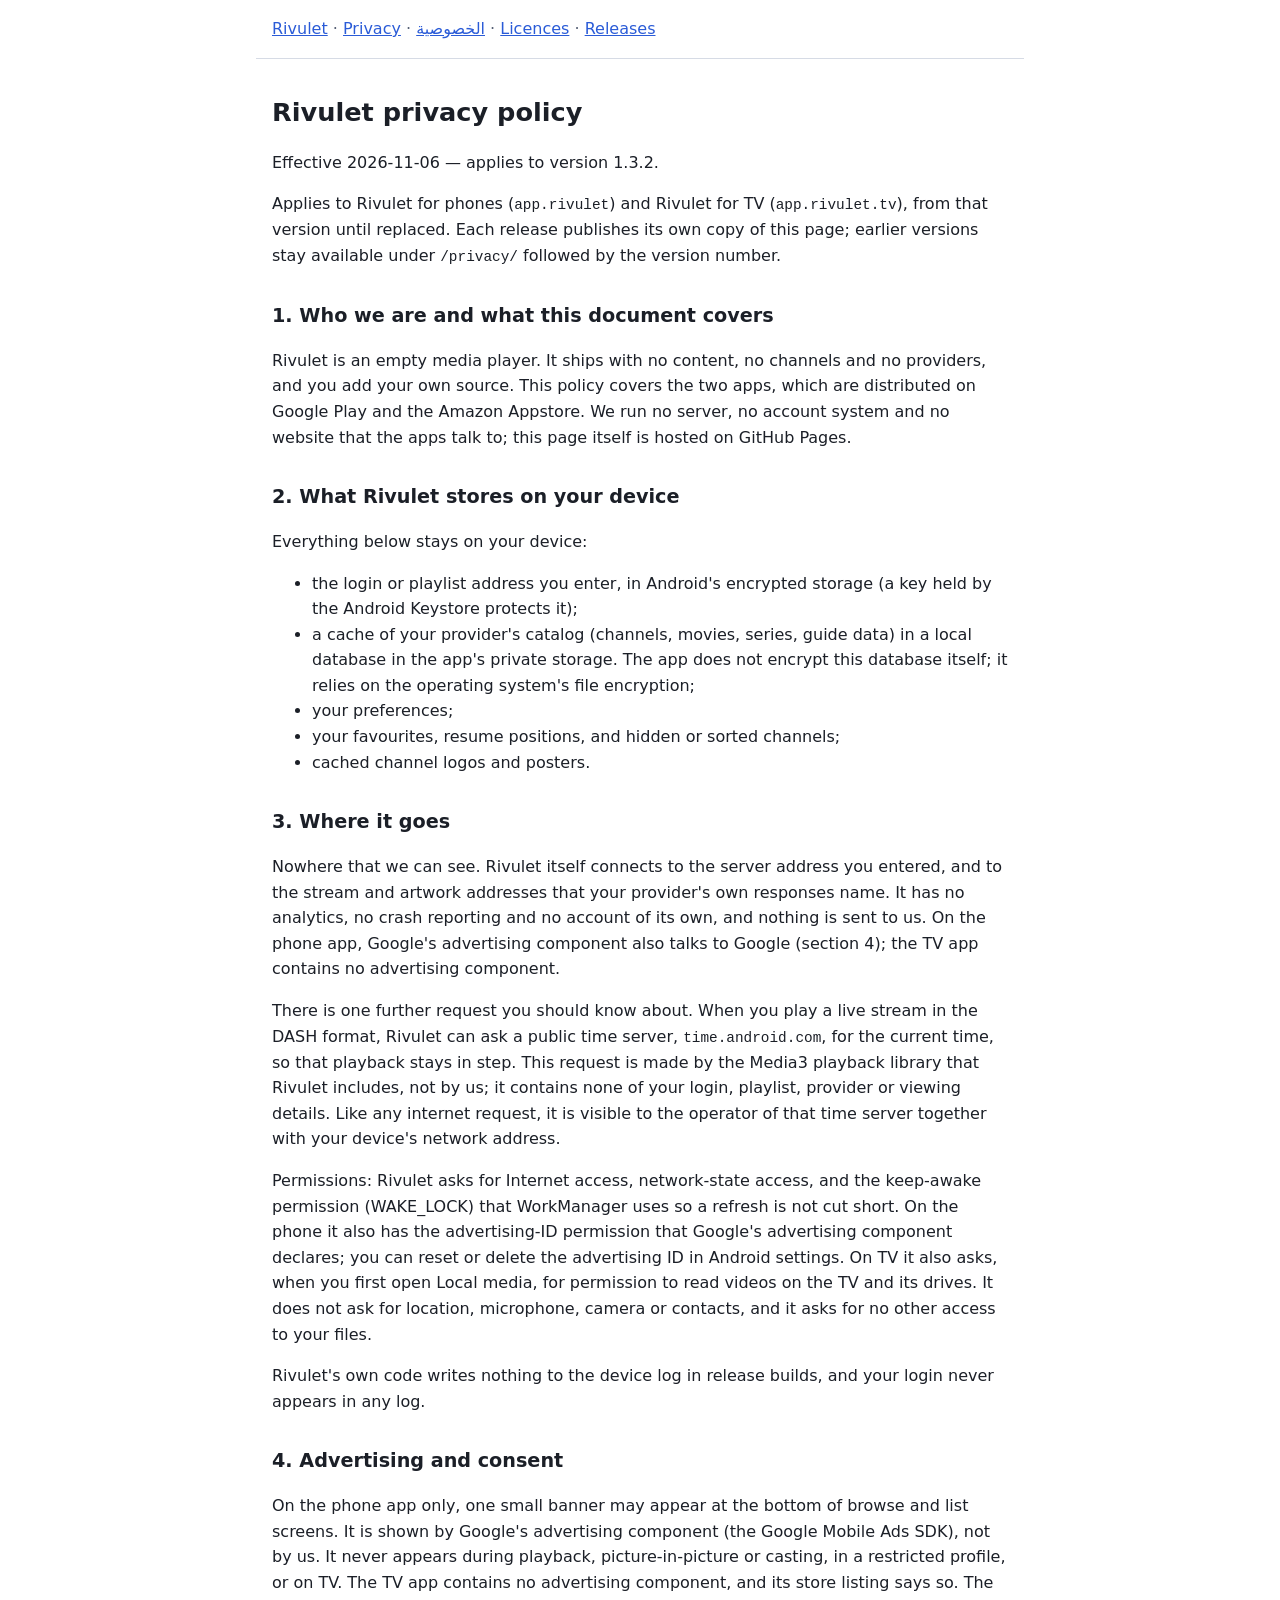
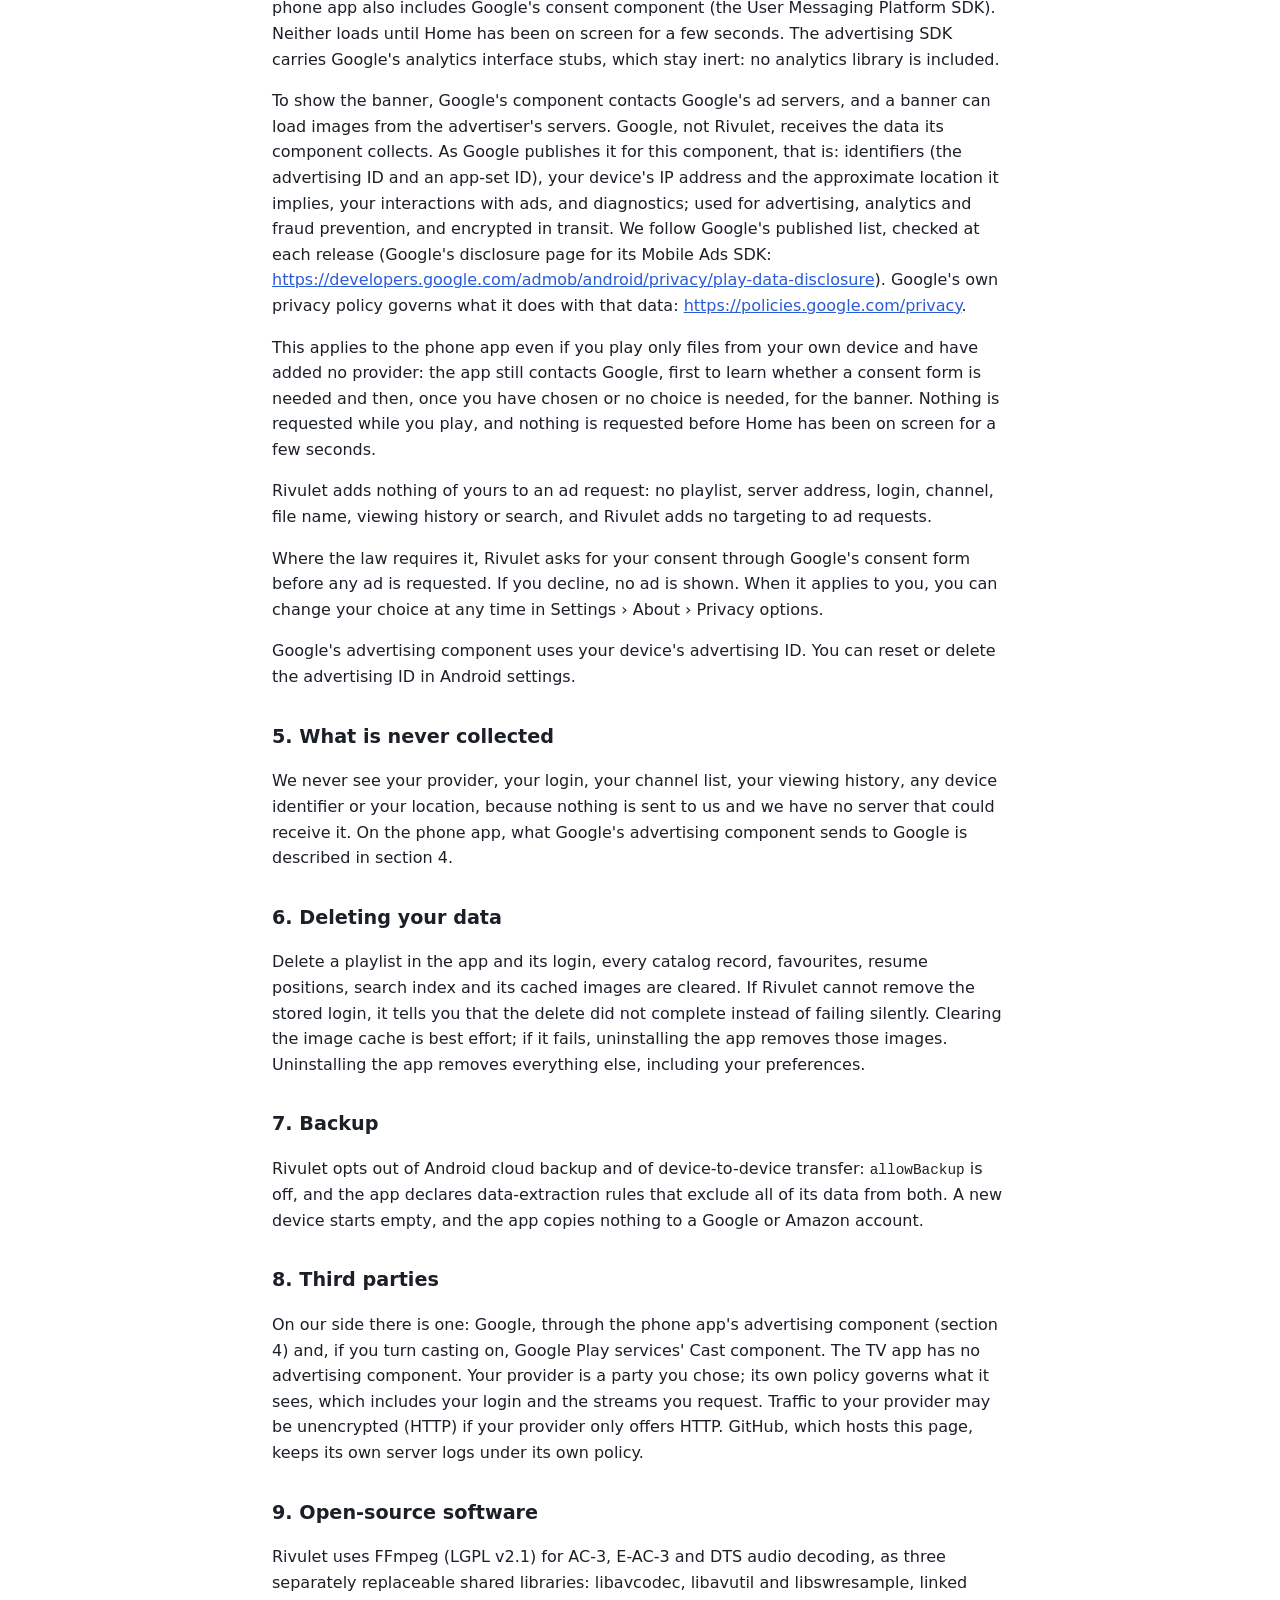
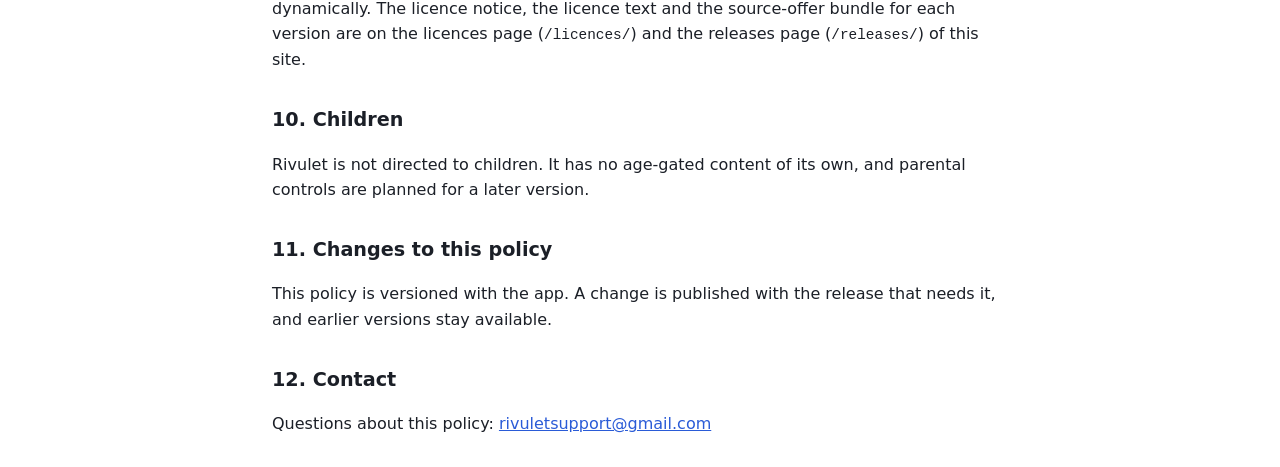
==== privacy/index.html @ f4c1d525 "Privacy policy pages (en, ar) filled for Rivulet v1.3.2, effective 2026-11-06" ====
<!doctype html>
<html lang="en" dir="ltr">
<head>
<meta charset="utf-8">
<meta name="viewport" content="width=device-width, initial-scale=1">
<title>Rivulet privacy policy</title>
<link rel="stylesheet" href="../style.css">
</head>
<body>
<header><a href="../">Rivulet</a> · <a href="../privacy/">Privacy</a> · <a href="../privacy/ar/">الخصوصية</a> · <a href="../licences/">Licences</a> · <a href="../releases/">Releases</a></header>
<main>
<h1 id="rivulet-privacy-policy">Rivulet privacy policy</h1>
<p>Effective 2026-11-06 — applies to version 1.3.2.</p>
<p>Applies to Rivulet for phones (<code>app.rivulet</code>) and Rivulet
for TV (<code>app.rivulet.tv</code>), from that version until replaced.
Each release publishes its own copy of this page; earlier versions stay
available under <code>/privacy/</code> followed by the version
number.</p>
<h2 id="1-who-we-are-and-what-this-document-covers">1. Who we are and
what this document covers</h2>

<p>Rivulet is an empty media player. It ships with no content, no
channels and no providers, and you add your own source. This policy
covers the two apps, which are distributed on Google Play and the Amazon
Appstore. We run no server, no account system and no website that the
apps talk to; this page itself is hosted on GitHub Pages.</p>
<h2 id="2-what-rivulet-stores-on-your-device">2. What Rivulet stores on
your device</h2>

<p>Everything below stays on your device:</p>
<ul>
<li>the login or playlist address you enter, in Android's encrypted
storage (a key held by the Android Keystore protects it);</li>
<li>a cache of your provider's catalog (channels, movies, series, guide
data) in a local database in the app's private storage. The app does not
encrypt this database itself; it relies on the operating system's file
encryption;</li>
<li>your preferences;</li>
<li>your favourites, resume positions, and hidden or sorted
channels;</li>
<li>cached channel logos and posters.</li>
</ul>
<h2 id="3-where-it-goes">3. Where it goes</h2>

<p>Nowhere that we can see. Rivulet itself connects to the server
address you entered, and to the stream and artwork addresses that your
provider's own responses name. It has no analytics, no crash reporting
and no account of its own, and nothing is sent to us. On the phone app,
Google's advertising component also talks to Google (section 4); the TV
app contains no advertising component.</p>

<p>There is one further request you should know about. When you play a
live stream in the DASH format, Rivulet can ask a public time server,
<code>time.android.com</code>, for the current time, so that playback
stays in step. This request is made by the Media3 playback library that
Rivulet includes, not by us; it contains none of your login, playlist,
provider or viewing details. Like any internet request, it is visible to
the operator of that time server together with your device's network
address.</p>

<p>Permissions: Rivulet asks for Internet access, network-state access,
and the keep-awake permission (WAKE_LOCK) that WorkManager uses so a
refresh is not cut short. On the phone it also has the advertising-ID
permission that Google's advertising component declares; you can reset
or delete the advertising ID in Android settings. On TV it also asks,
when you first open Local media, for permission to read videos on the TV
and its drives. It does not ask for location, microphone, camera or
contacts, and it asks for no other access to your files.</p>

<p>Rivulet's own code writes nothing to the device log in release
builds, and your login never appears in any log.</p>
<h2 id="4-advertising-and-consent">4. Advertising and consent</h2>

<p>On the phone app only, one small banner may appear at the bottom of
browse and list screens. It is shown by Google's advertising component
(the Google Mobile Ads SDK), not by us. It never appears during
playback, picture-in-picture or casting, in a restricted profile, or on
TV. The TV app contains no advertising component, and its store listing
says so. The phone app also includes Google's consent component (the
User Messaging Platform SDK). Neither loads until Home has been on
screen for a few seconds. The advertising SDK carries Google's analytics
interface stubs, which stay inert: no analytics library is included.</p>

<p>To show the banner, Google's component contacts Google's ad servers,
and a banner can load images from the advertiser's servers. Google, not
Rivulet, receives the data its component collects. As Google publishes
it for this component, that is: identifiers (the advertising ID and an
app-set ID), your device's IP address and the approximate location it
implies, your interactions with ads, and diagnostics; used for
advertising, analytics and fraud prevention, and encrypted in transit.
We follow Google's published list, checked at each release (Google's
disclosure page for its Mobile Ads SDK: <a
href="https://developers.google.com/admob/android/privacy/play-data-disclosure">https://developers.google.com/admob/android/privacy/play-data-disclosure</a>).
Google's own privacy policy governs what it does with that data: <a
href="https://policies.google.com/privacy">https://policies.google.com/privacy</a>.</p>

<p>This applies to the phone app even if you play only files from your
own device and have added no provider: the app still contacts Google,
first to learn whether a consent form is needed and then, once you have
chosen or no choice is needed, for the banner. Nothing is requested
while you play, and nothing is requested before Home has been on screen
for a few seconds.</p>

<p>Rivulet adds nothing of yours to an ad request: no playlist, server
address, login, channel, file name, viewing history or search, and
Rivulet adds no targeting to ad requests.</p>

<p>Where the law requires it, Rivulet asks for your consent through
Google's consent form before any ad is requested. If you decline, no ad
is shown. When it applies to you, you can change your choice at any time
in Settings › About › Privacy options.</p>

<p>Google's advertising component uses your device's advertising ID. You
can reset or delete the advertising ID in Android settings.</p>
<h2 id="5-what-is-never-collected">5. What is never collected</h2>

<p>We never see your provider, your login, your channel list, your
viewing history, any device identifier or your location, because nothing
is sent to us and we have no server that could receive it. On the phone
app, what Google's advertising component sends to Google is described in
section 4.</p>
<h2 id="6-deleting-your-data">6. Deleting your data</h2>

<p>Delete a playlist in the app and its login, every catalog record,
favourites, resume positions, search index and its cached images are
cleared. If Rivulet cannot remove the stored login, it tells you that
the delete did not complete instead of failing silently. Clearing the
image cache is best effort; if it fails, uninstalling the app removes
those images. Uninstalling the app removes everything else, including
your preferences.</p>
<h2 id="7-backup">7. Backup</h2>

<p>Rivulet opts out of Android cloud backup and of device-to-device
transfer: <code>allowBackup</code> is off, and the app declares
data-extraction rules that exclude all of its data from both. A new
device starts empty, and the app copies nothing to a Google or Amazon
account.</p>
<h2 id="8-third-parties">8. Third parties</h2>

<p>On our side there is one: Google, through the phone app's advertising
component (section 4) and, if you turn casting on, Google Play services'
Cast component. The TV app has no advertising component. Your provider
is a party you chose; its own policy governs what it sees, which
includes your login and the streams you request. Traffic to your
provider may be unencrypted (HTTP) if your provider only offers HTTP.
GitHub, which hosts this page, keeps its own server logs under its own
policy.</p>
<h2 id="9-open-source-software">9. Open-source software</h2>

<p>Rivulet uses FFmpeg (LGPL v2.1) for AC-3, E-AC-3 and DTS audio
decoding, as three separately replaceable shared libraries: libavcodec,
libavutil and libswresample, linked dynamically. The licence notice, the
licence text and the source-offer bundle for each version are on the
licences page (<code>/licences/</code>) and the releases page
(<code>/releases/</code>) of this site.</p>
<h2 id="10-children">10. Children</h2>

<p>Rivulet is not directed to children. It has no age-gated content of
its own, and parental controls are planned for a later version.</p>
<h2 id="11-changes-to-this-policy">11. Changes to this policy</h2>

<p>This policy is versioned with the app. A change is published with the
release that needs it, and earlier versions stay available.</p>
<h2 id="12-contact">12. Contact</h2>

<p>Questions about this policy: <a
href="mailto:rivuletsupport@gmail.com">rivuletsupport@gmail.com</a></p>
</main>
</body>
</html>
---- style.css ----
:root { color-scheme: light dark; --bg: #ffffff; --fg: #1b1f27; --muted: #566074; --link: #2a5bd7; --rule: #d6dbe5; }
@media (prefers-color-scheme: dark) {
  :root { --bg: #11151c; --fg: #e8ecf3; --muted: #a2adc0; --link: #8db1ff; --rule: #2b3342; }
}
body { margin: 0; background: var(--bg); color: var(--fg); font: 1rem/1.6 system-ui, sans-serif; }
header, main { max-width: 46rem; margin: 0 auto; padding: 1rem 16px; }
header { border-bottom: 1px solid var(--rule); color: var(--muted); }
a { color: var(--link); }
h1 { font-size: 1.6rem; } h2 { font-size: 1.2rem; margin-top: 2rem; }
pre, code { font-family: ui-monospace, monospace; font-size: 0.9em; }
pre { white-space: pre-wrap; overflow-wrap: anywhere; background: color-mix(in srgb, var(--fg) 6%, transparent); padding: 0.75rem; }
table { border-collapse: collapse; width: 100%; } td, th { border: 1px solid var(--rule); padding: 0.4rem; text-align: start; vertical-align: top; overflow-wrap: anywhere; }
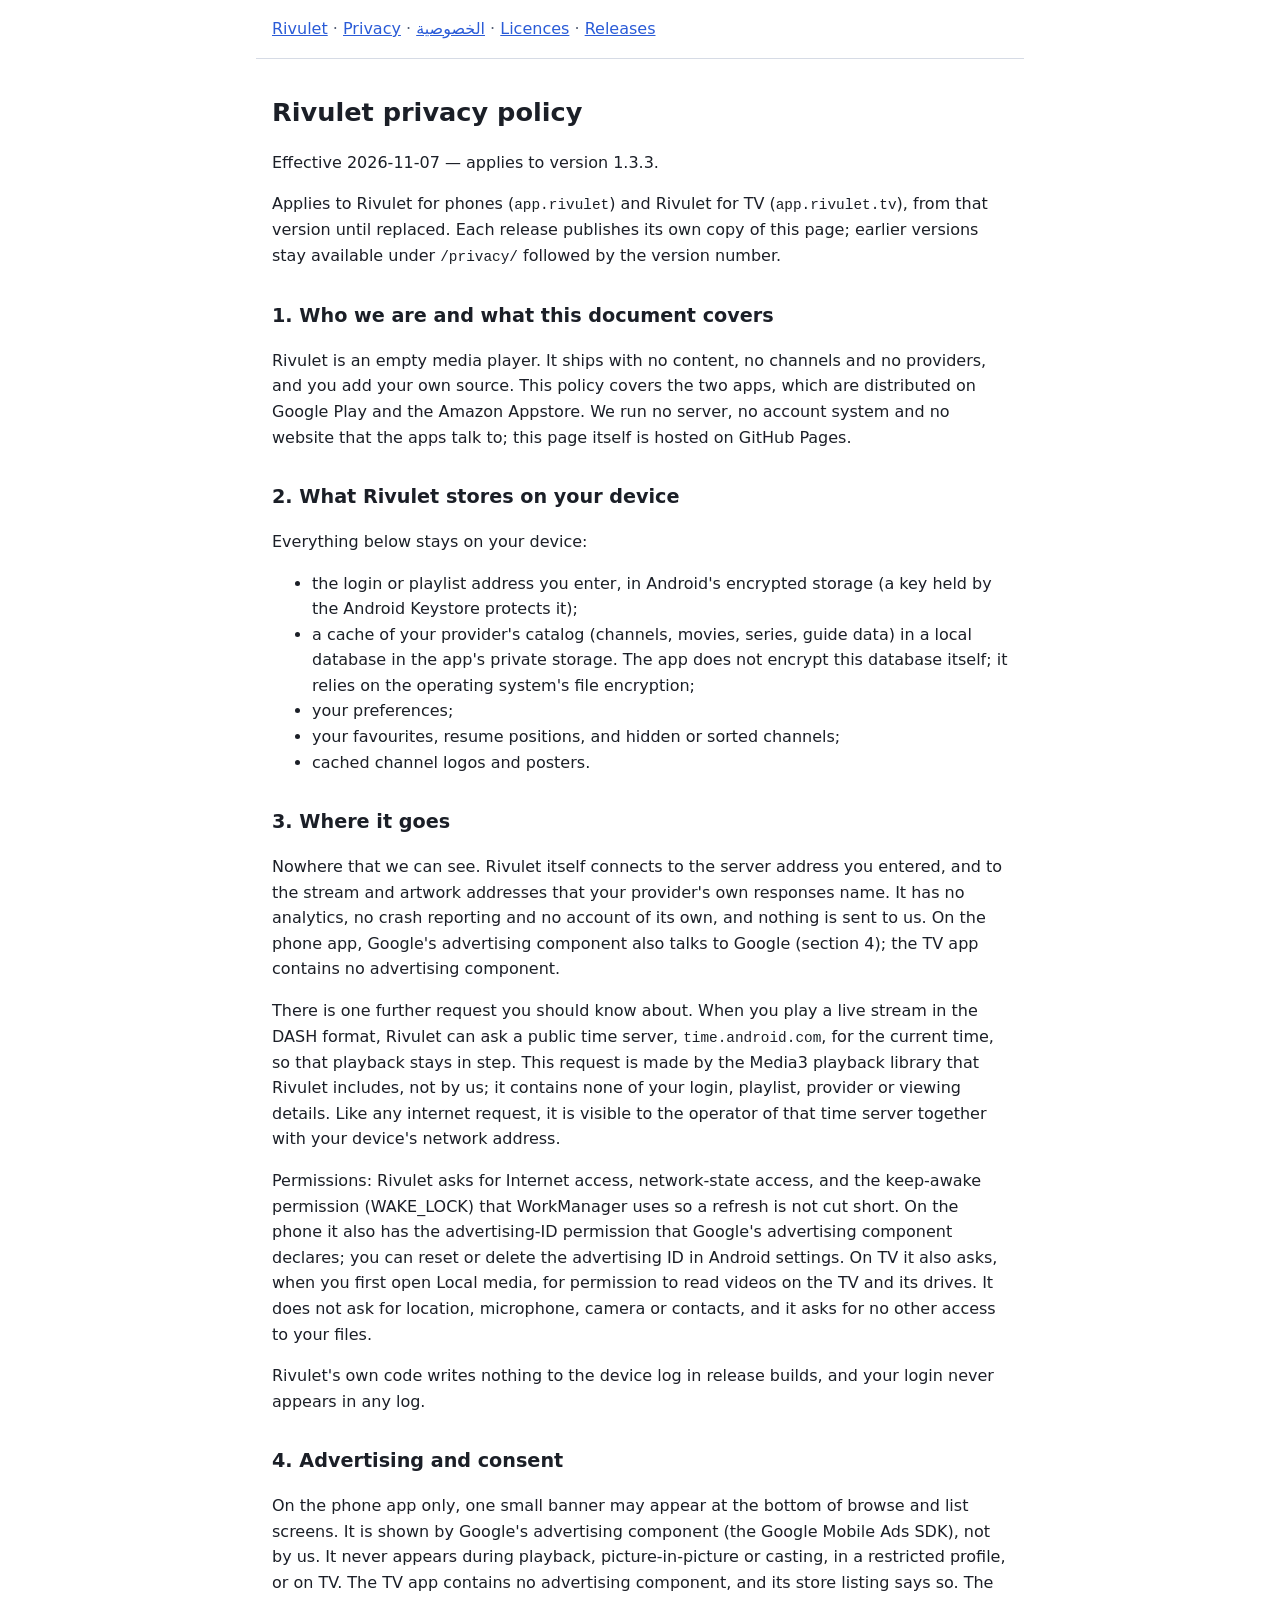
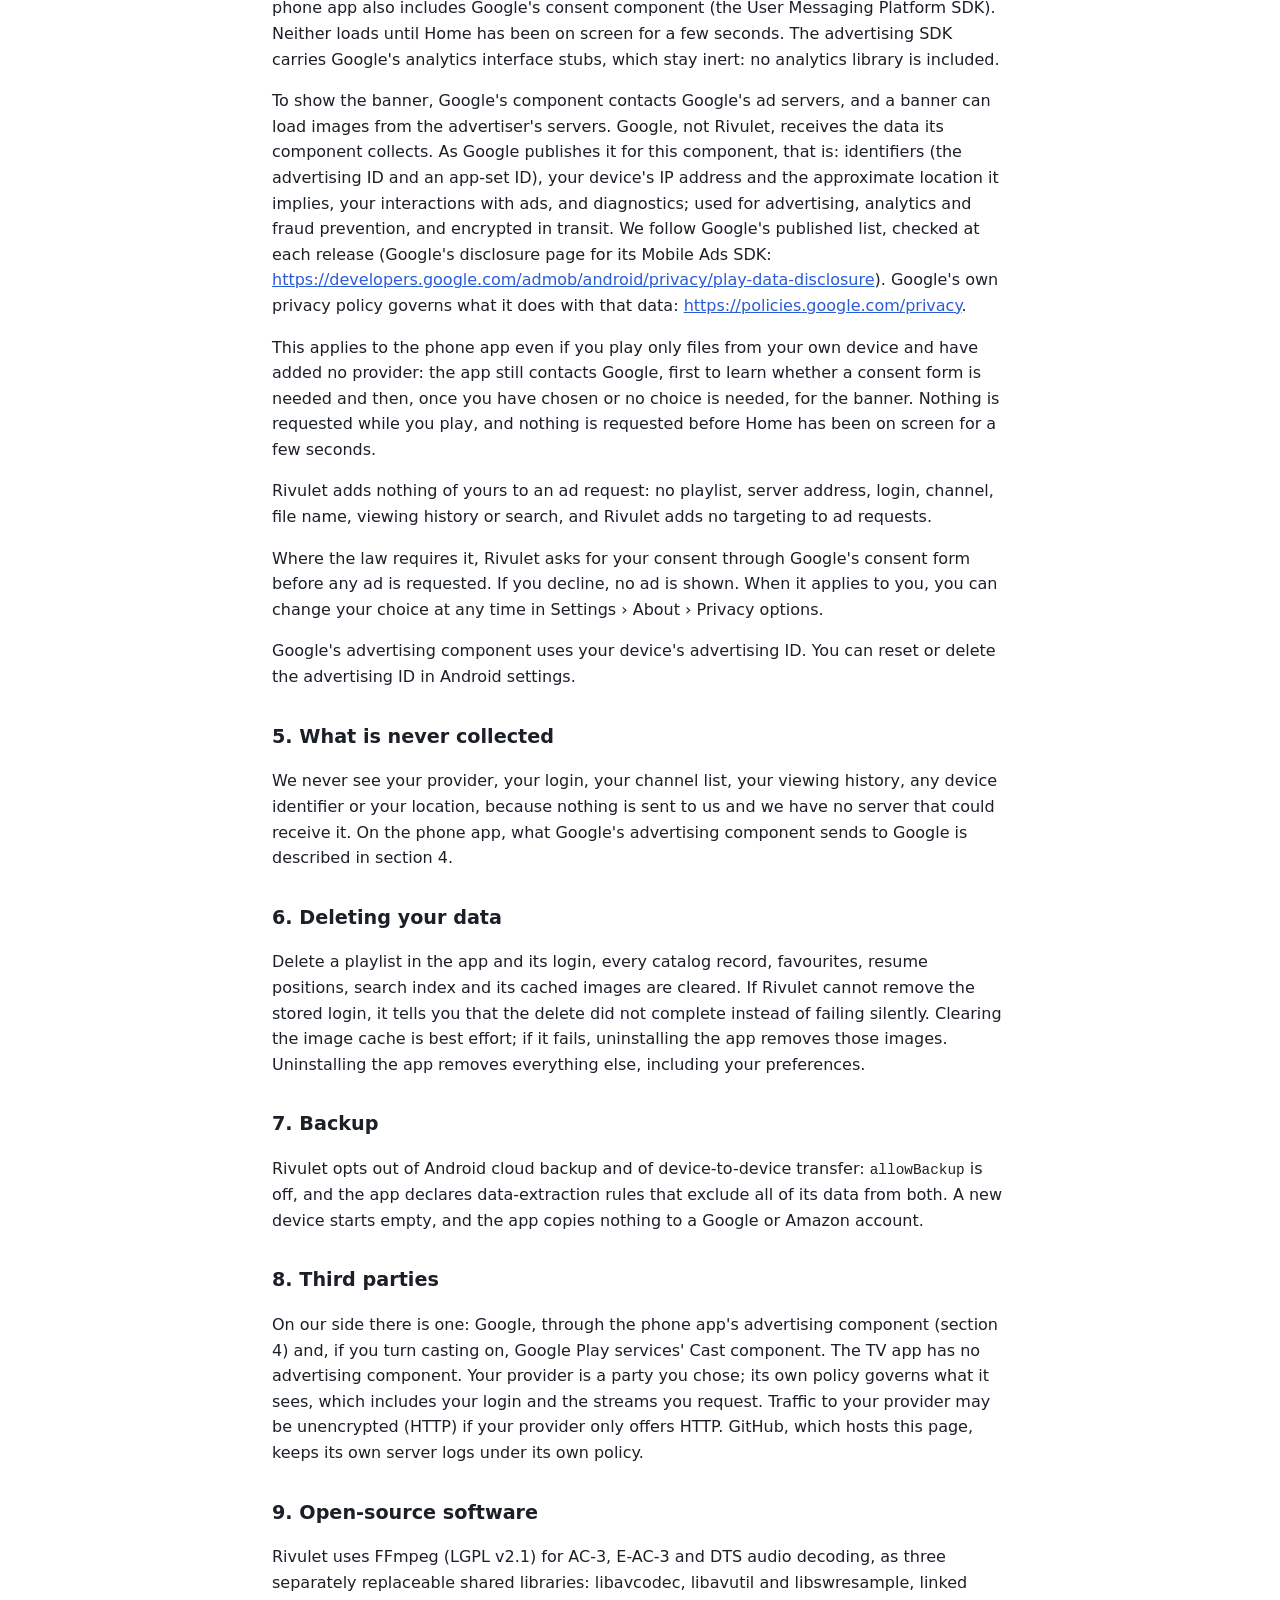
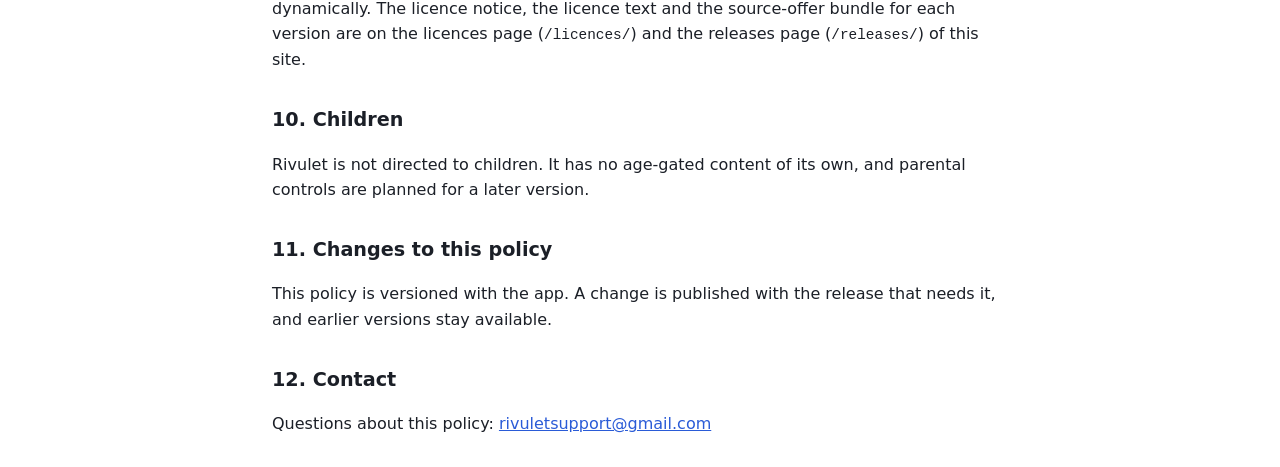
==== commit 73150e31: "Privacy policy pages (en, ar) for Rivulet v1.3.3, effective 2026-11-07" ====
--- a/privacy/index.html
+++ b/privacy/index.html
@@ -10,7 +10,7 @@
 <header><a href="../">Rivulet</a> · <a href="../privacy/">Privacy</a> · <a href="../privacy/ar/">الخصوصية</a> · <a href="../licences/">Licences</a> · <a href="../releases/">Releases</a></header>
 <main>
 <h1 id="rivulet-privacy-policy">Rivulet privacy policy</h1>
-<p>Effective 2026-11-06 — applies to version 1.3.2.</p>
+<p>Effective 2026-11-07 — applies to version 1.3.3.</p>
 <p>Applies to Rivulet for phones (<code>app.rivulet</code>) and Rivulet
 for TV (<code>app.rivulet.tv</code>), from that version until replaced.
 Each release publishes its own copy of this page; earlier versions stay
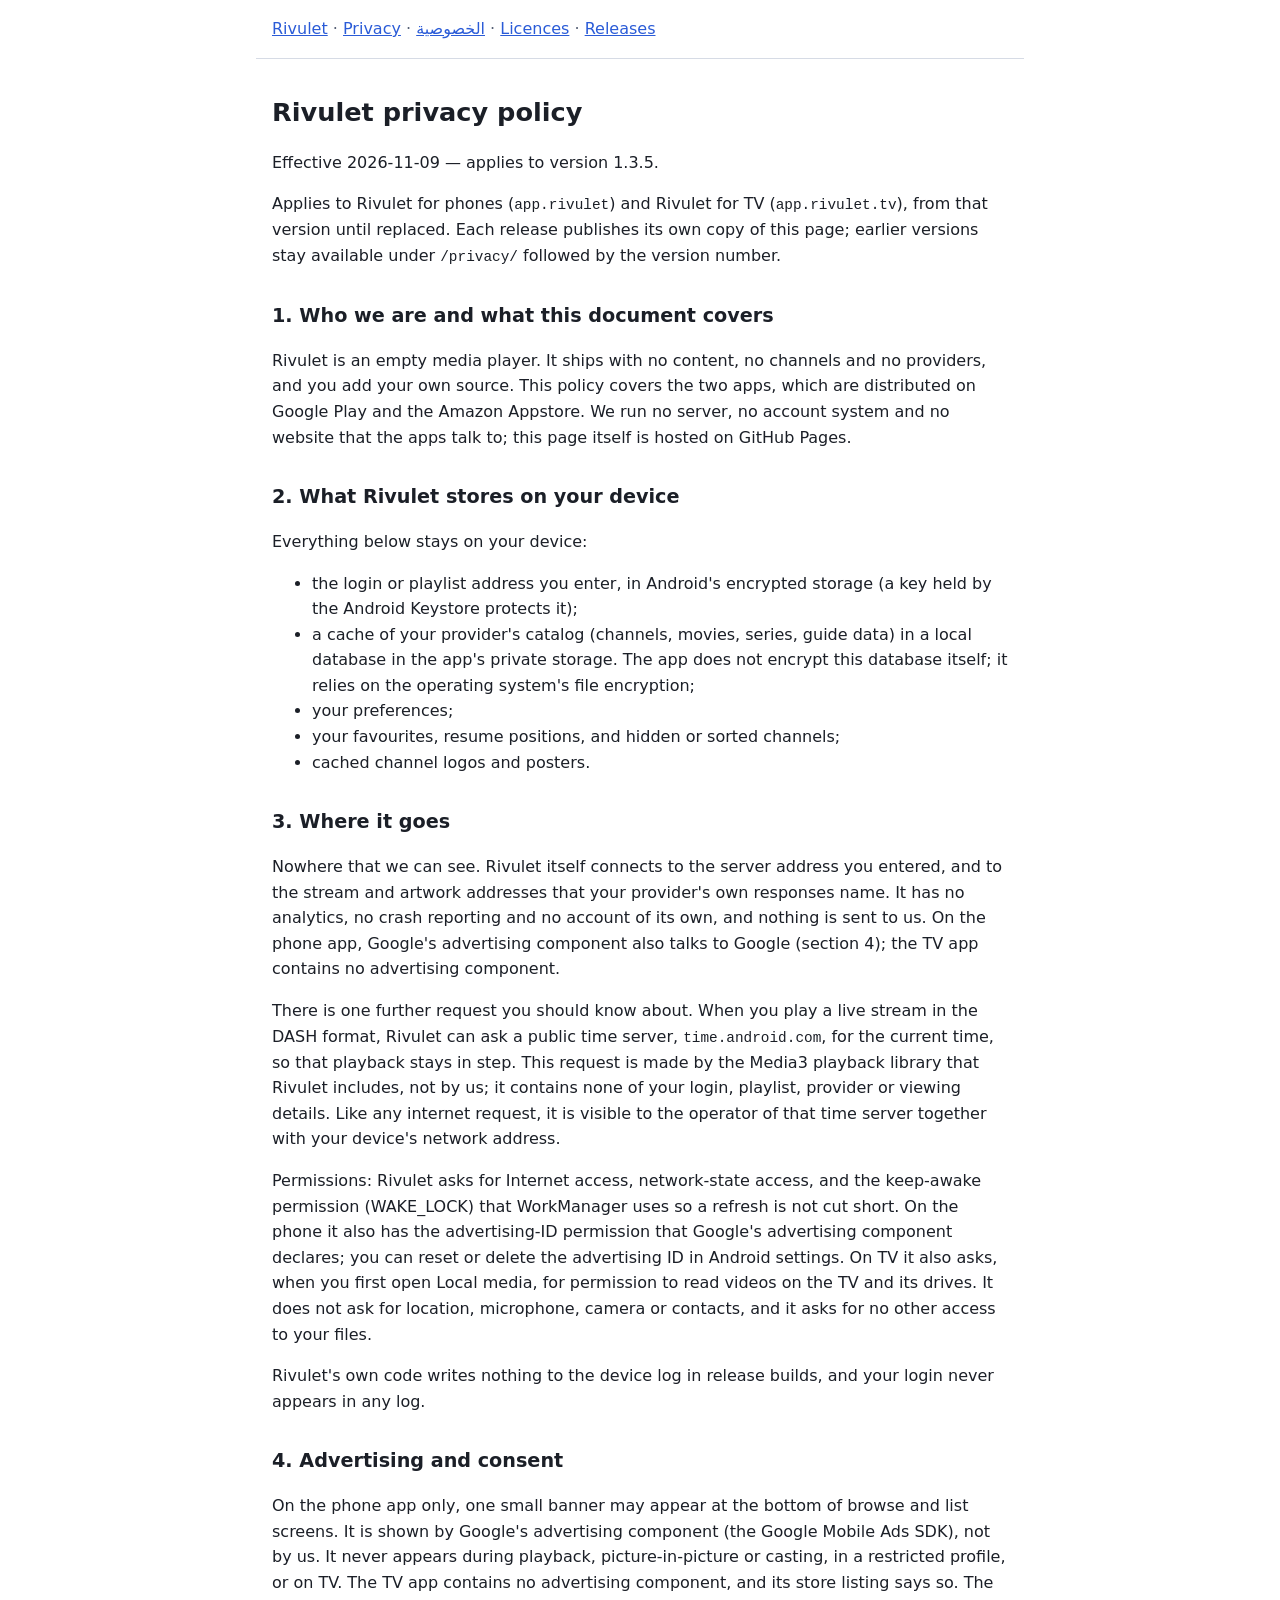
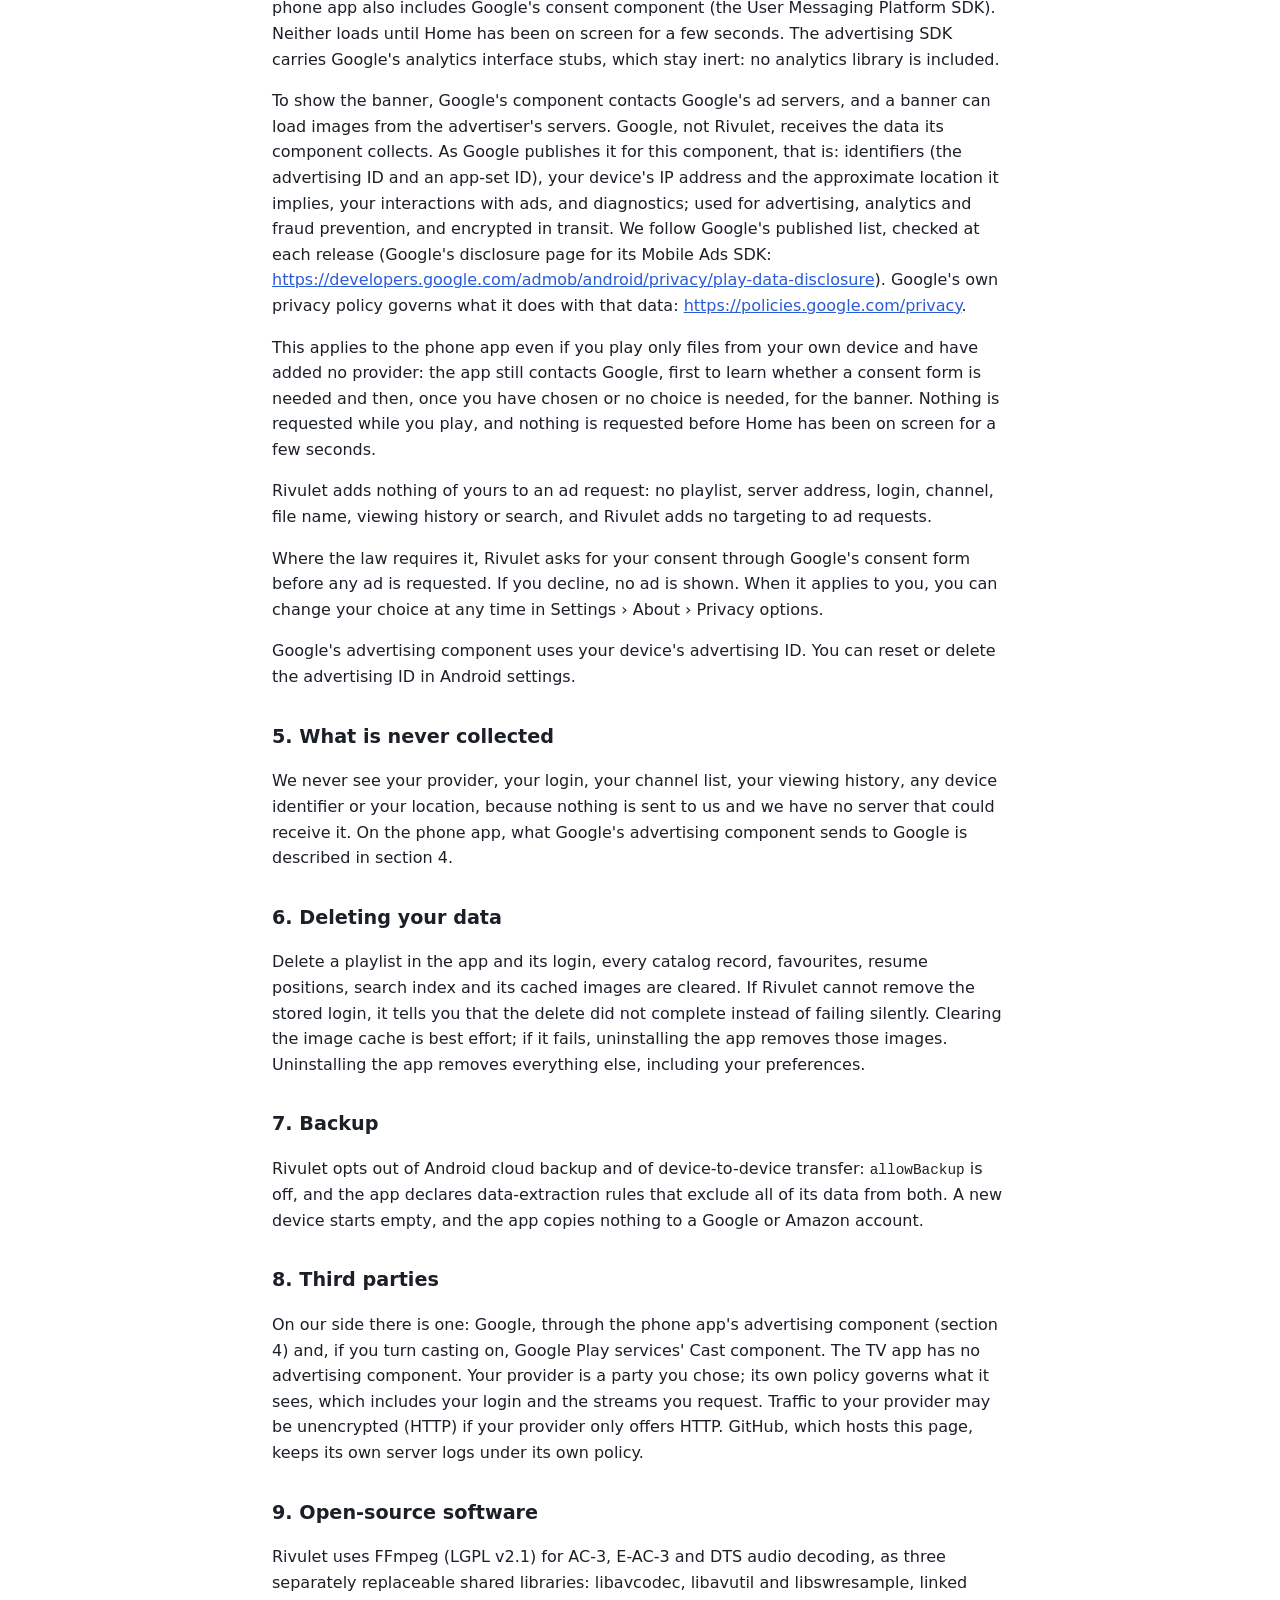
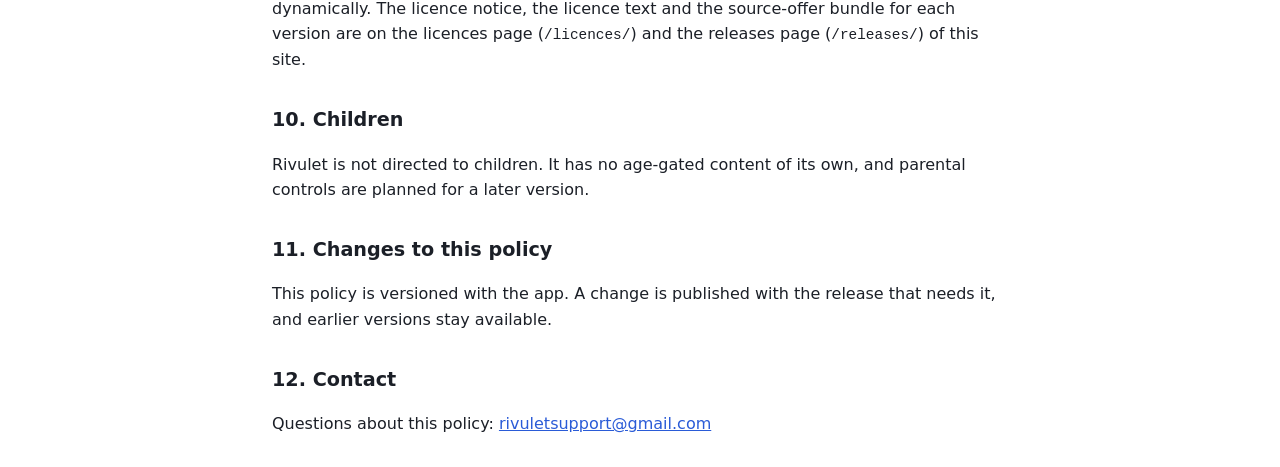
==== commit bf6ca86e: "privacy policy: effective 2026-11-09, applies to version 1.3.5 (rendered by listing-fill.sh v1.3.5; " ====
--- a/privacy/index.html
+++ b/privacy/index.html
@@ -10,7 +10,7 @@
 <header><a href="../">Rivulet</a> · <a href="../privacy/">Privacy</a> · <a href="../privacy/ar/">الخصوصية</a> · <a href="../licences/">Licences</a> · <a href="../releases/">Releases</a></header>
 <main>
 <h1 id="rivulet-privacy-policy">Rivulet privacy policy</h1>
-<p>Effective 2026-11-07 — applies to version 1.3.3.</p>
+<p>Effective 2026-11-09 — applies to version 1.3.5.</p>
 <p>Applies to Rivulet for phones (<code>app.rivulet</code>) and Rivulet
 for TV (<code>app.rivulet.tv</code>), from that version until replaced.
 Each release publishes its own copy of this page; earlier versions stay
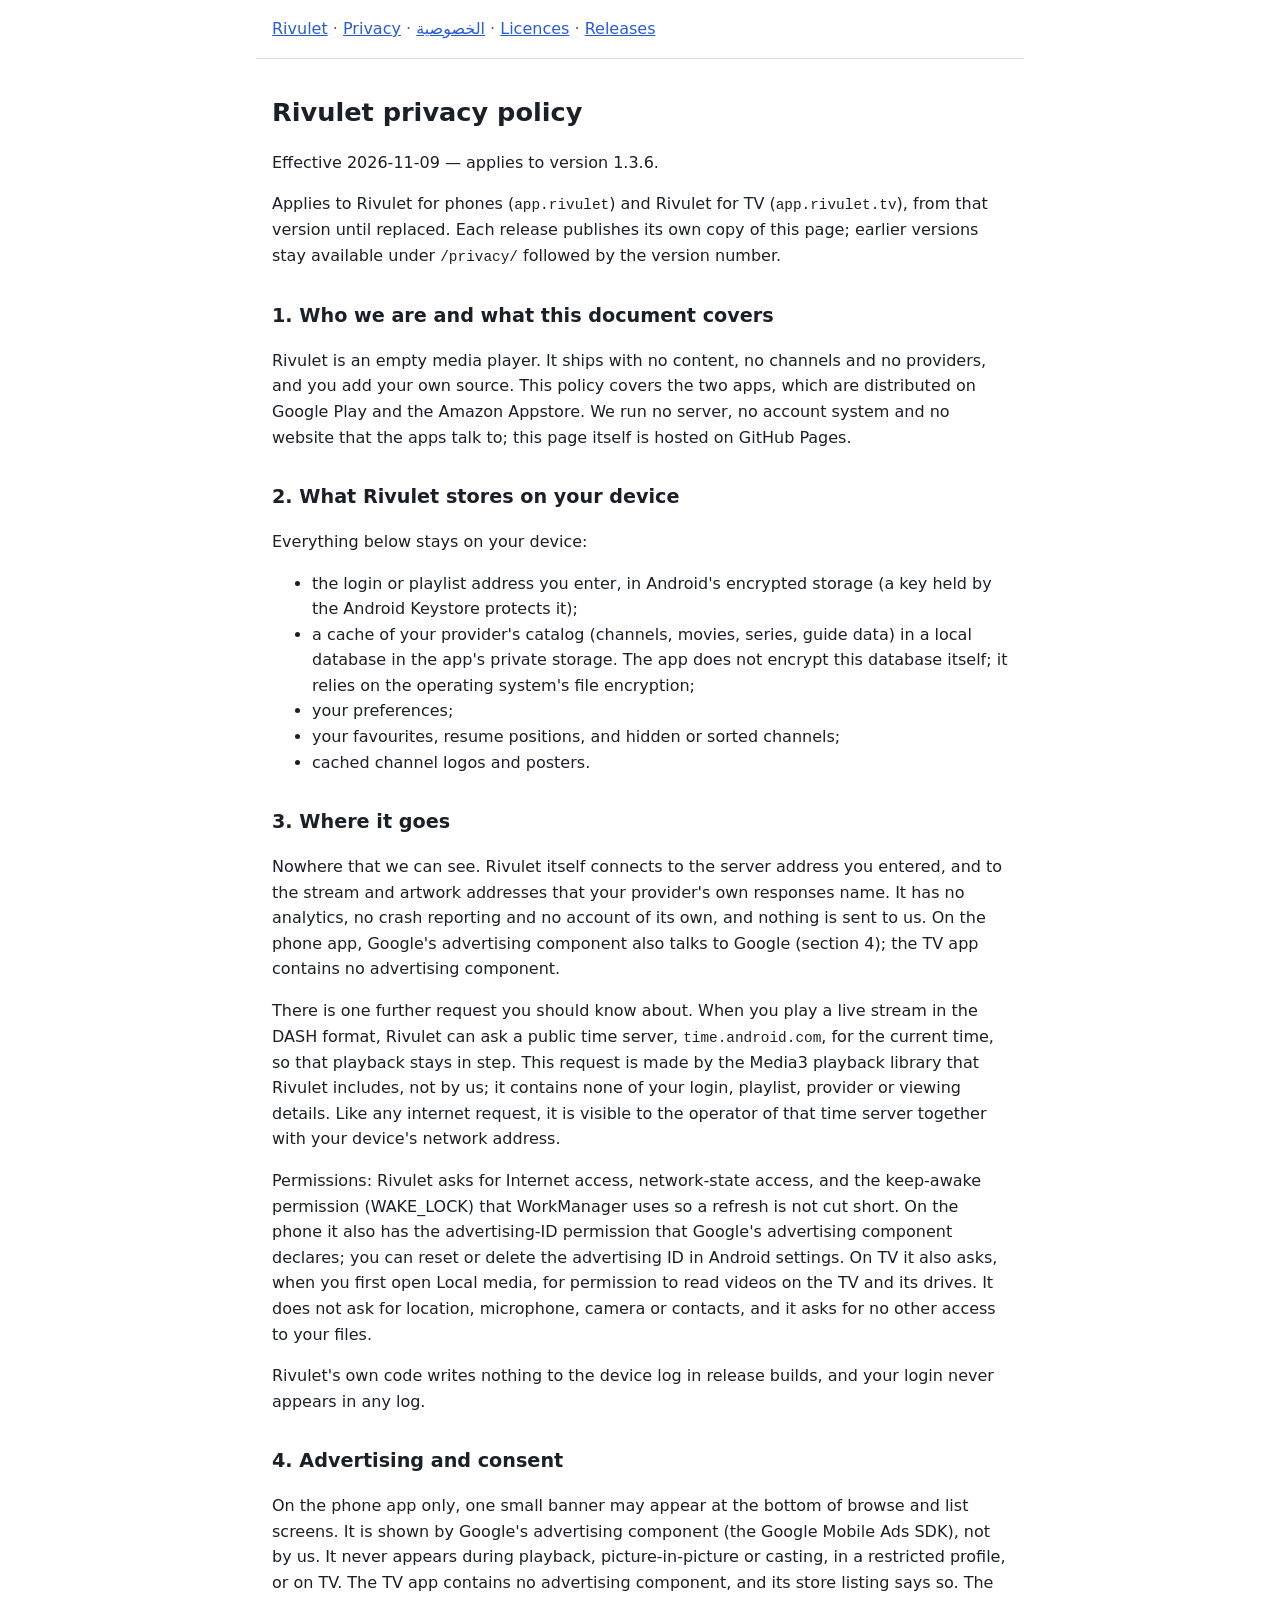
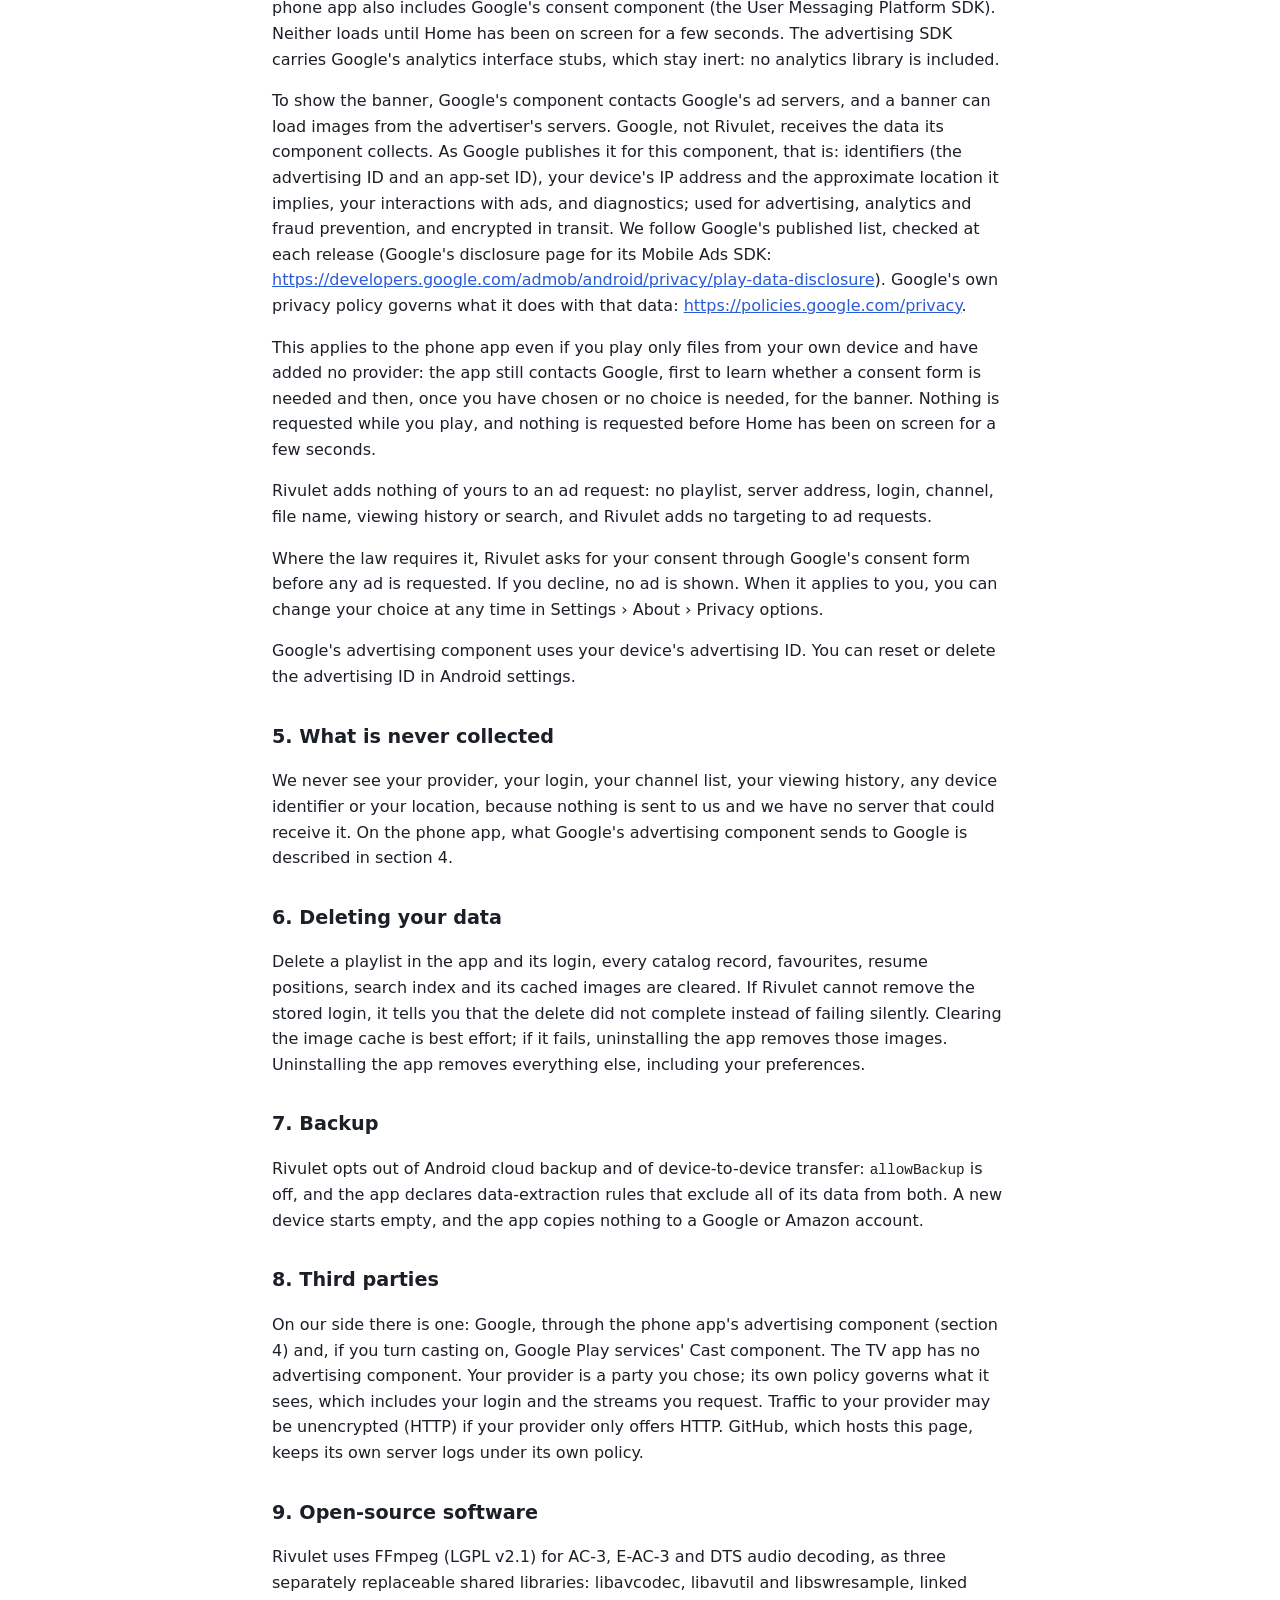
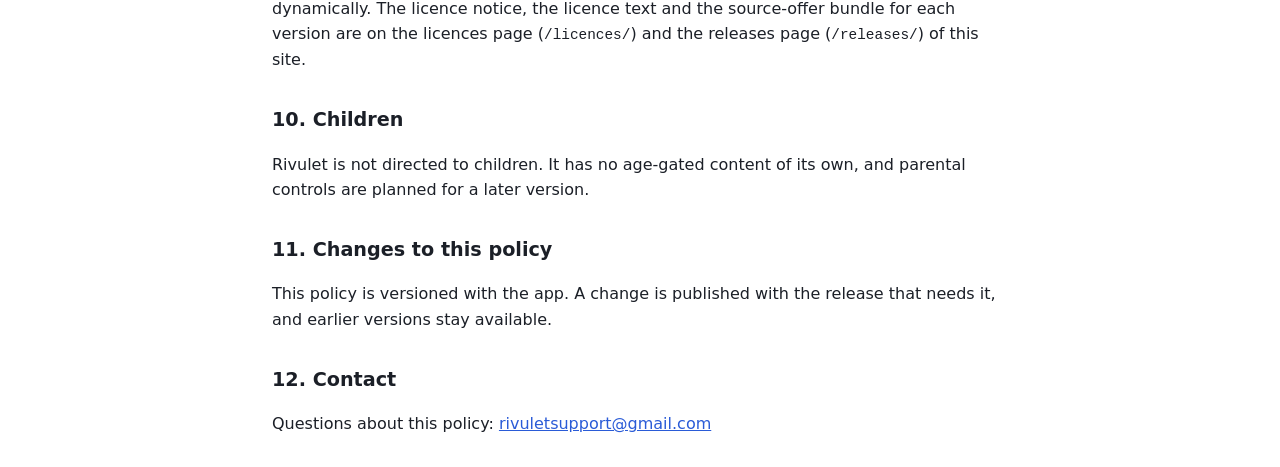
==== commit 948b7b3d: "privacy policy: effective 2026-11-09, applies to version 1.3.6 Co-Authored-By: Claude Fable 5.1 <nor" ====
--- a/privacy/index.html
+++ b/privacy/index.html
@@ -10,7 +10,7 @@
 <header><a href="../">Rivulet</a> · <a href="../privacy/">Privacy</a> · <a href="../privacy/ar/">الخصوصية</a> · <a href="../licences/">Licences</a> · <a href="../releases/">Releases</a></header>
 <main>
 <h1 id="rivulet-privacy-policy">Rivulet privacy policy</h1>
-<p>Effective 2026-11-09 — applies to version 1.3.5.</p>
+<p>Effective 2026-11-09 — applies to version 1.3.6.</p>
 <p>Applies to Rivulet for phones (<code>app.rivulet</code>) and Rivulet
 for TV (<code>app.rivulet.tv</code>), from that version until replaced.
 Each release publishes its own copy of this page; earlier versions stay
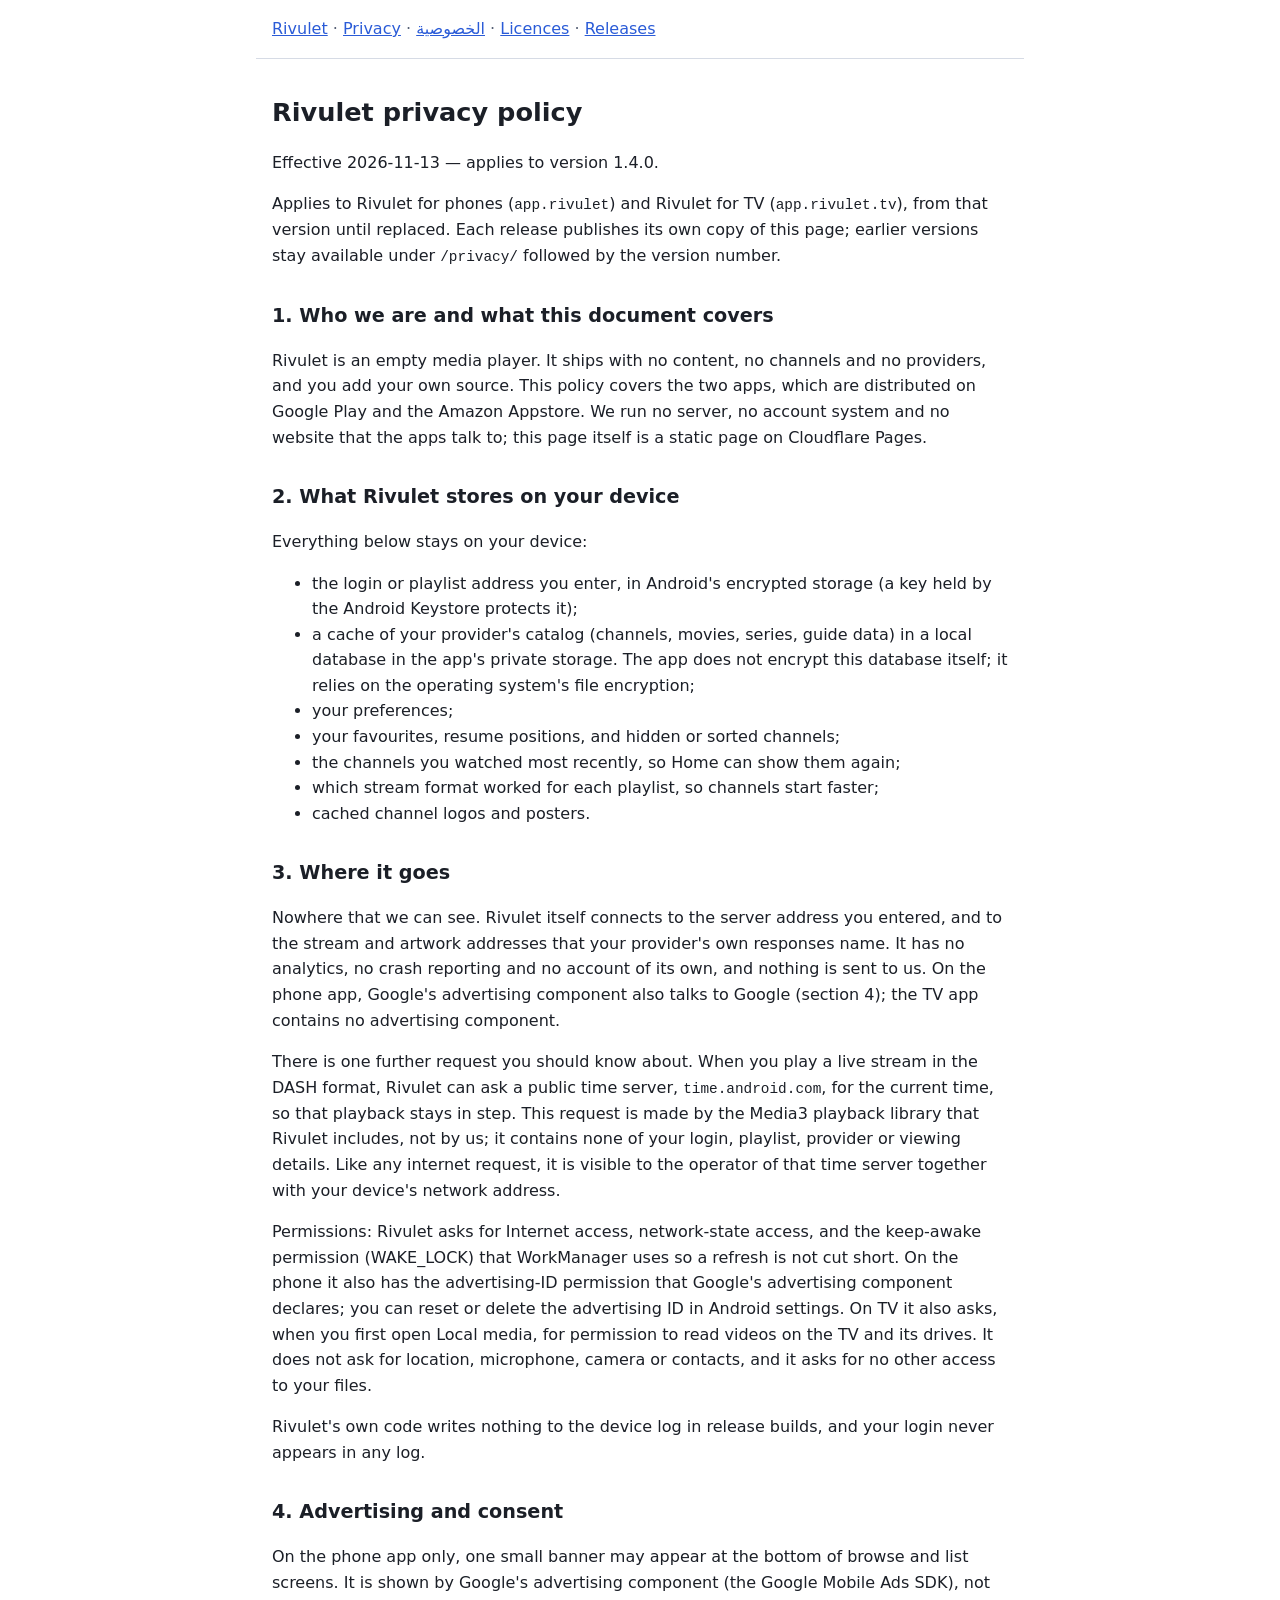
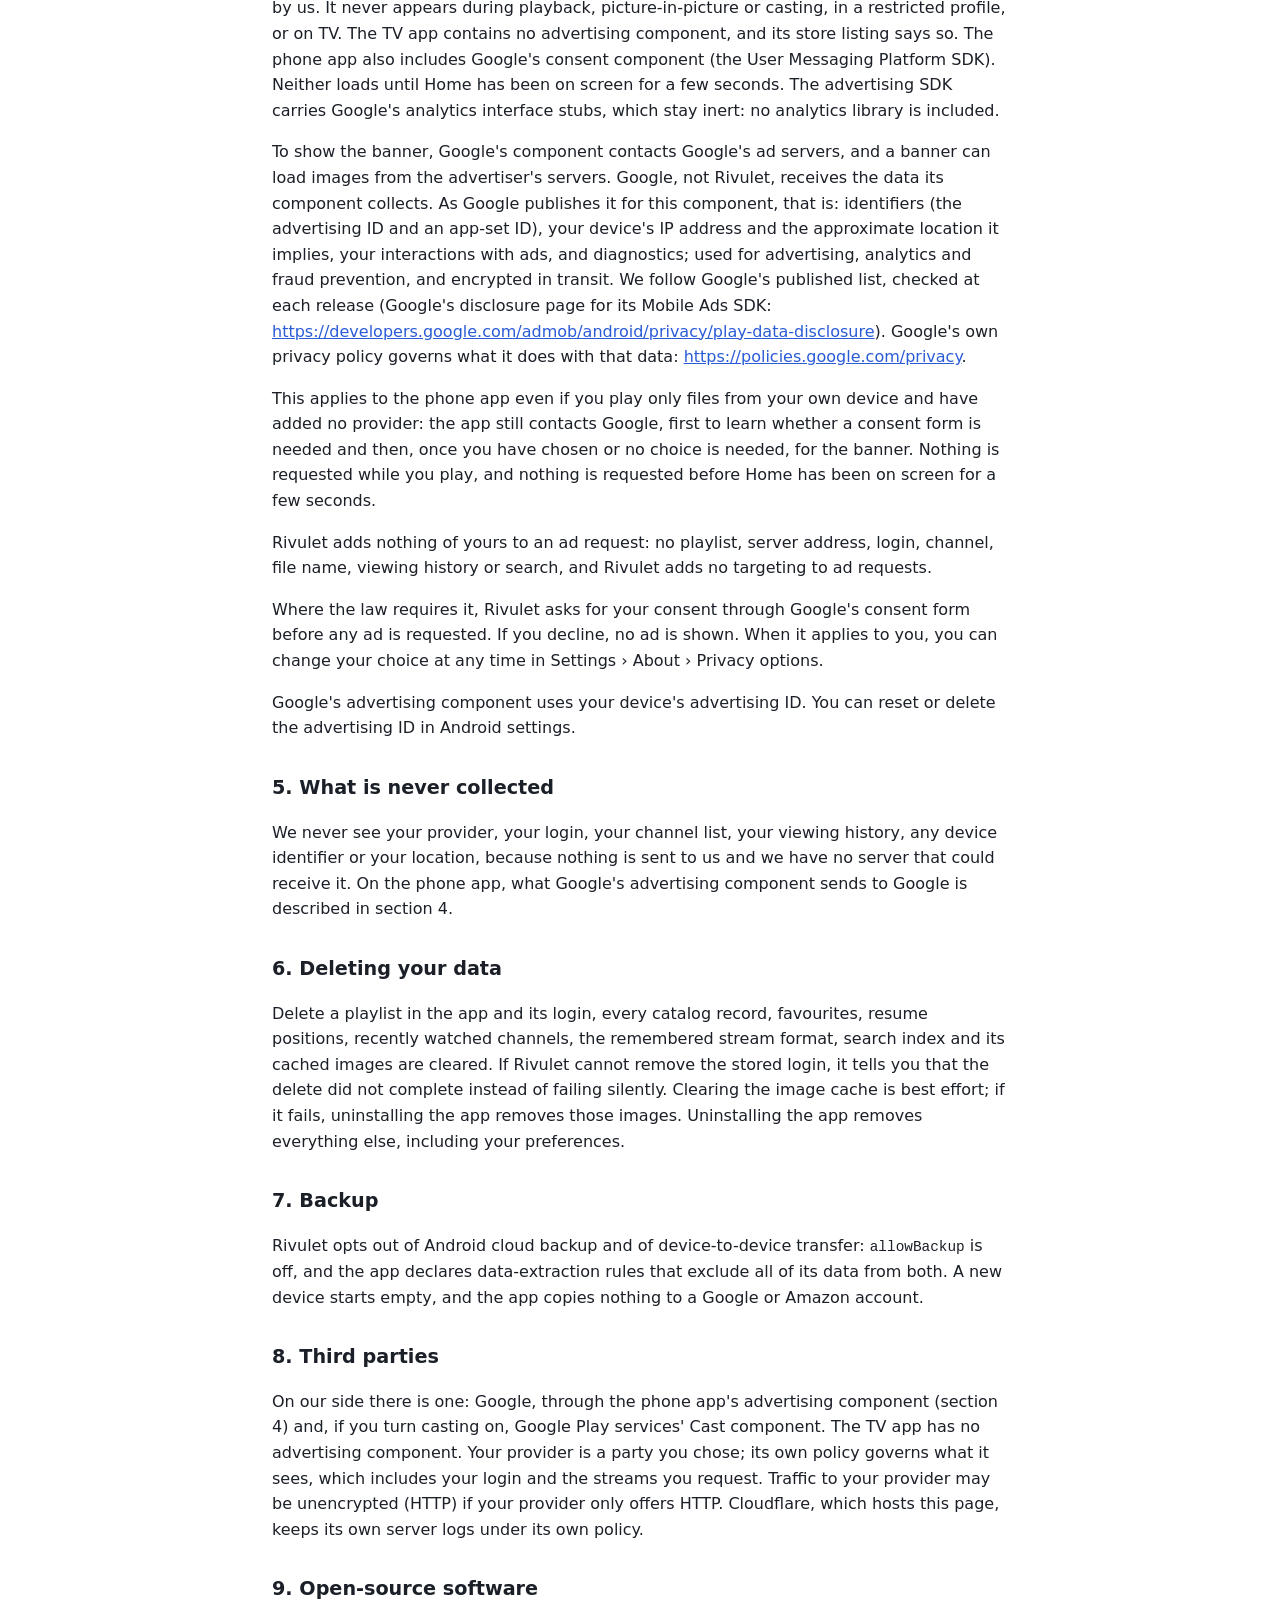
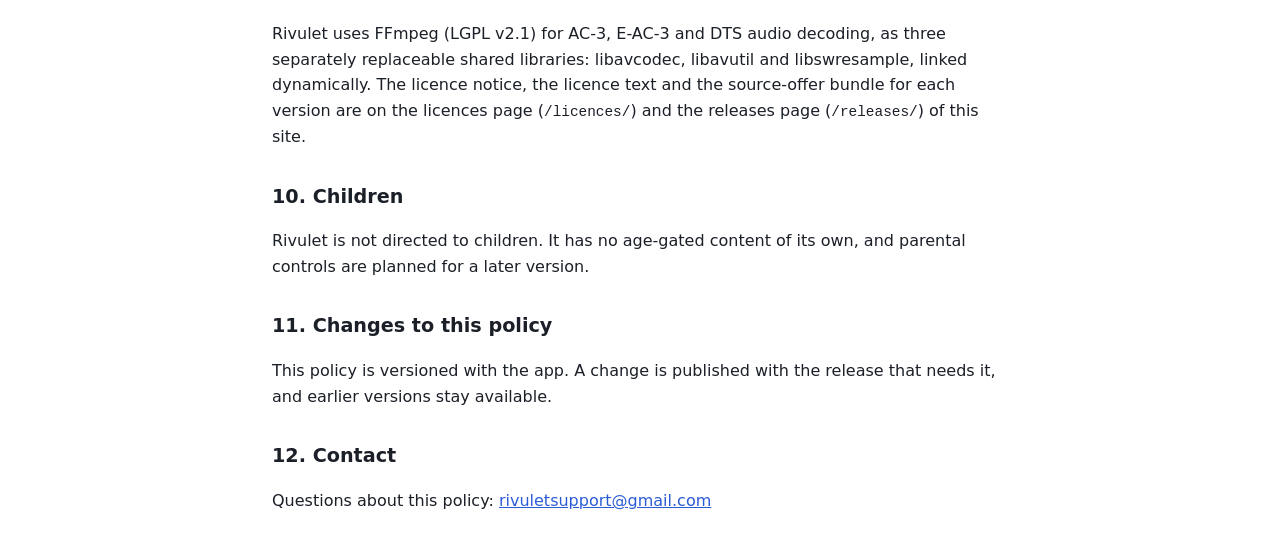
==== commit 2856143e: "privacy policy: effective 2026-11-13, applies to version 1.4.0" ====
--- a/privacy/index.html
+++ b/privacy/index.html
@@ -10,7 +10,7 @@
 <header><a href="../">Rivulet</a> · <a href="../privacy/">Privacy</a> · <a href="../privacy/ar/">الخصوصية</a> · <a href="../licences/">Licences</a> · <a href="../releases/">Releases</a></header>
 <main>
 <h1 id="rivulet-privacy-policy">Rivulet privacy policy</h1>
-<p>Effective 2026-11-09 — applies to version 1.3.6.</p>
+<p>Effective 2026-11-13 — applies to version 1.4.0.</p>
 <p>Applies to Rivulet for phones (<code>app.rivulet</code>) and Rivulet
 for TV (<code>app.rivulet.tv</code>), from that version until replaced.
 Each release publishes its own copy of this page; earlier versions stay
@@ -23,7 +23,7 @@
 channels and no providers, and you add your own source. This policy
 covers the two apps, which are distributed on Google Play and the Amazon
 Appstore. We run no server, no account system and no website that the
-apps talk to; this page itself is hosted on GitHub Pages.</p>
+apps talk to; this page itself is a static page on Cloudflare Pages.</p>
 <h2 id="2-what-rivulet-stores-on-your-device">2. What Rivulet stores on
 your device</h2>
 
@@ -38,6 +38,10 @@
 <li>your preferences;</li>
 <li>your favourites, resume positions, and hidden or sorted
 channels;</li>
+<li>the channels you watched most recently, so Home can show them
+again;</li>
+<li>which stream format worked for each playlist, so channels start
+faster;</li>
 <li>cached channel logos and posters.</li>
 </ul>
 <h2 id="3-where-it-goes">3. Where it goes</h2>
@@ -122,12 +126,13 @@
 <h2 id="6-deleting-your-data">6. Deleting your data</h2>
 
 <p>Delete a playlist in the app and its login, every catalog record,
-favourites, resume positions, search index and its cached images are
-cleared. If Rivulet cannot remove the stored login, it tells you that
-the delete did not complete instead of failing silently. Clearing the
-image cache is best effort; if it fails, uninstalling the app removes
-those images. Uninstalling the app removes everything else, including
-your preferences.</p>
+favourites, resume positions, recently watched channels, the remembered
+stream format, search index and its cached images are cleared. If
+Rivulet cannot remove the stored login, it tells you that the delete did
+not complete instead of failing silently. Clearing the image cache is
+best effort; if it fails, uninstalling the app removes those images.
+Uninstalling the app removes everything else, including your
+preferences.</p>
 <h2 id="7-backup">7. Backup</h2>
 
 <p>Rivulet opts out of Android cloud backup and of device-to-device
@@ -143,8 +148,8 @@
 is a party you chose; its own policy governs what it sees, which
 includes your login and the streams you request. Traffic to your
 provider may be unencrypted (HTTP) if your provider only offers HTTP.
-GitHub, which hosts this page, keeps its own server logs under its own
-policy.</p>
+Cloudflare, which hosts this page, keeps its own server logs under its
+own policy.</p>
 <h2 id="9-open-source-software">9. Open-source software</h2>
 
 <p>Rivulet uses FFmpeg (LGPL v2.1) for AC-3, E-AC-3 and DTS audio
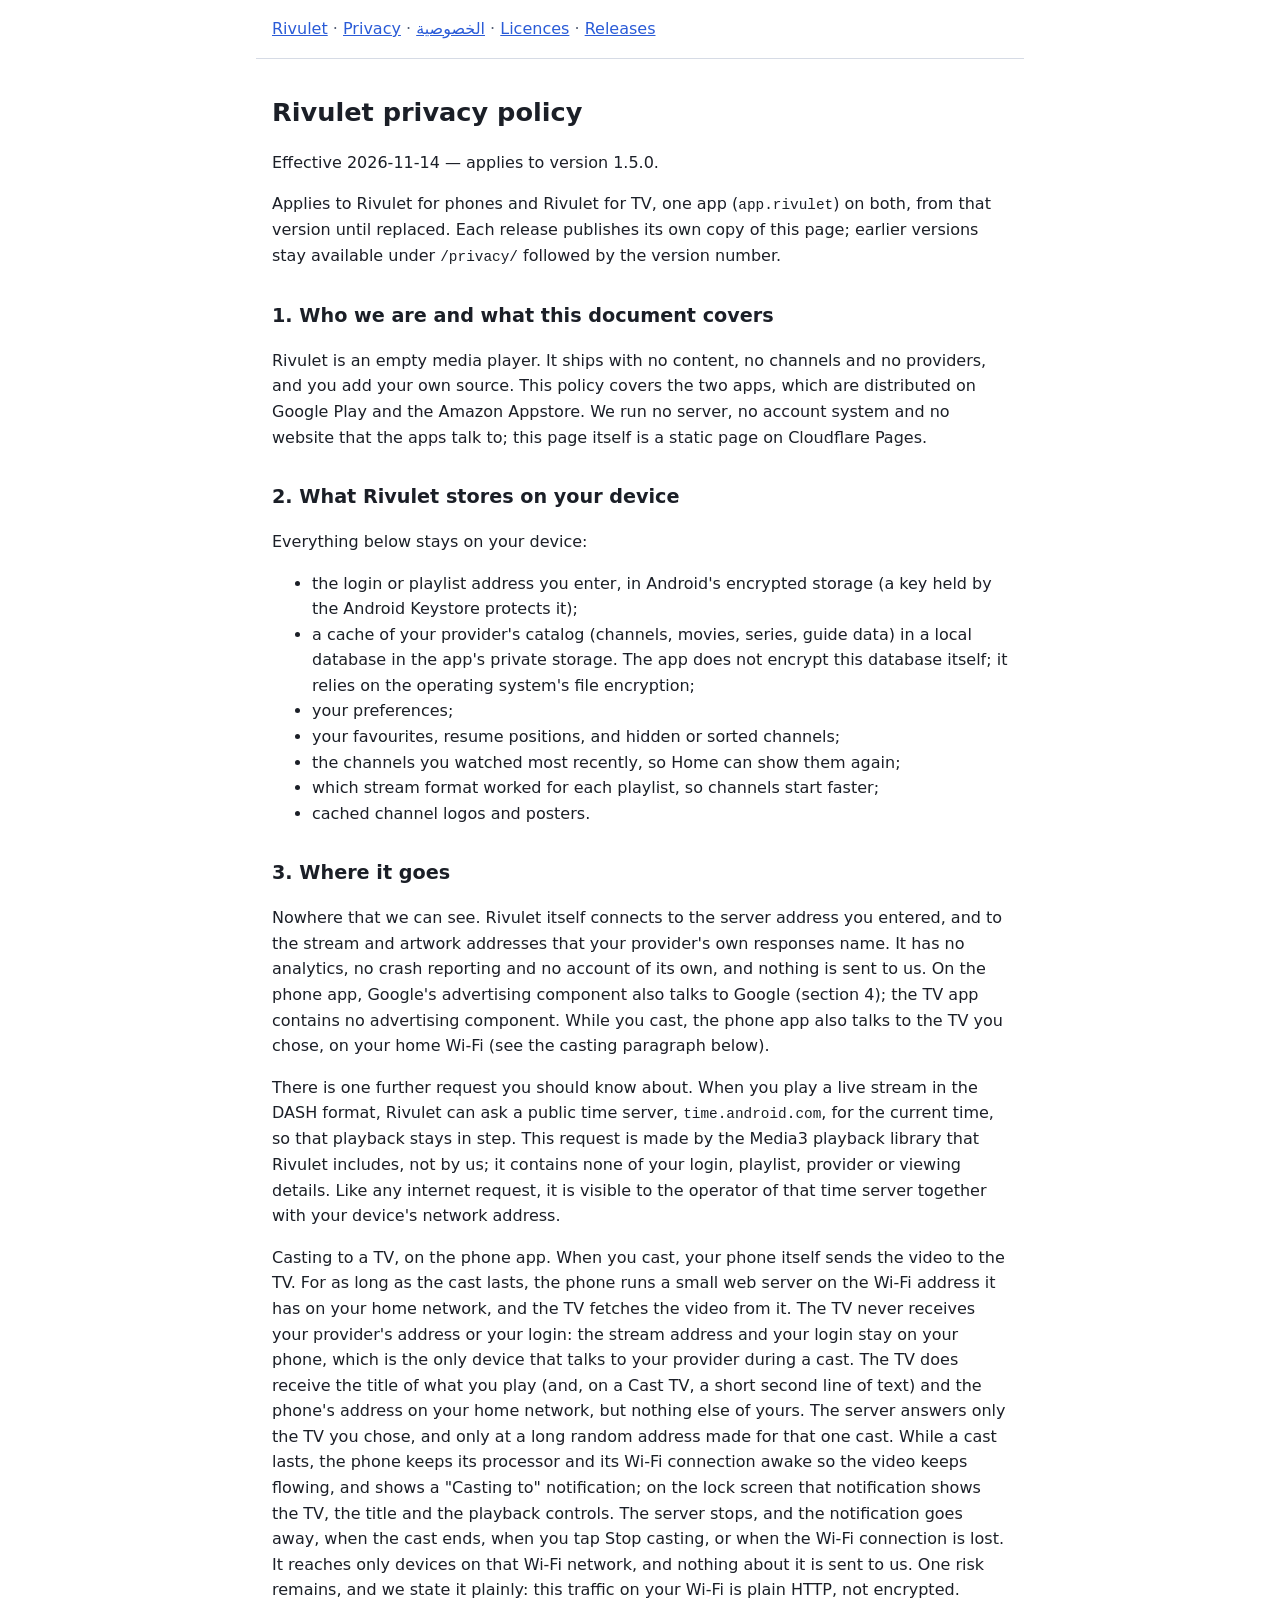
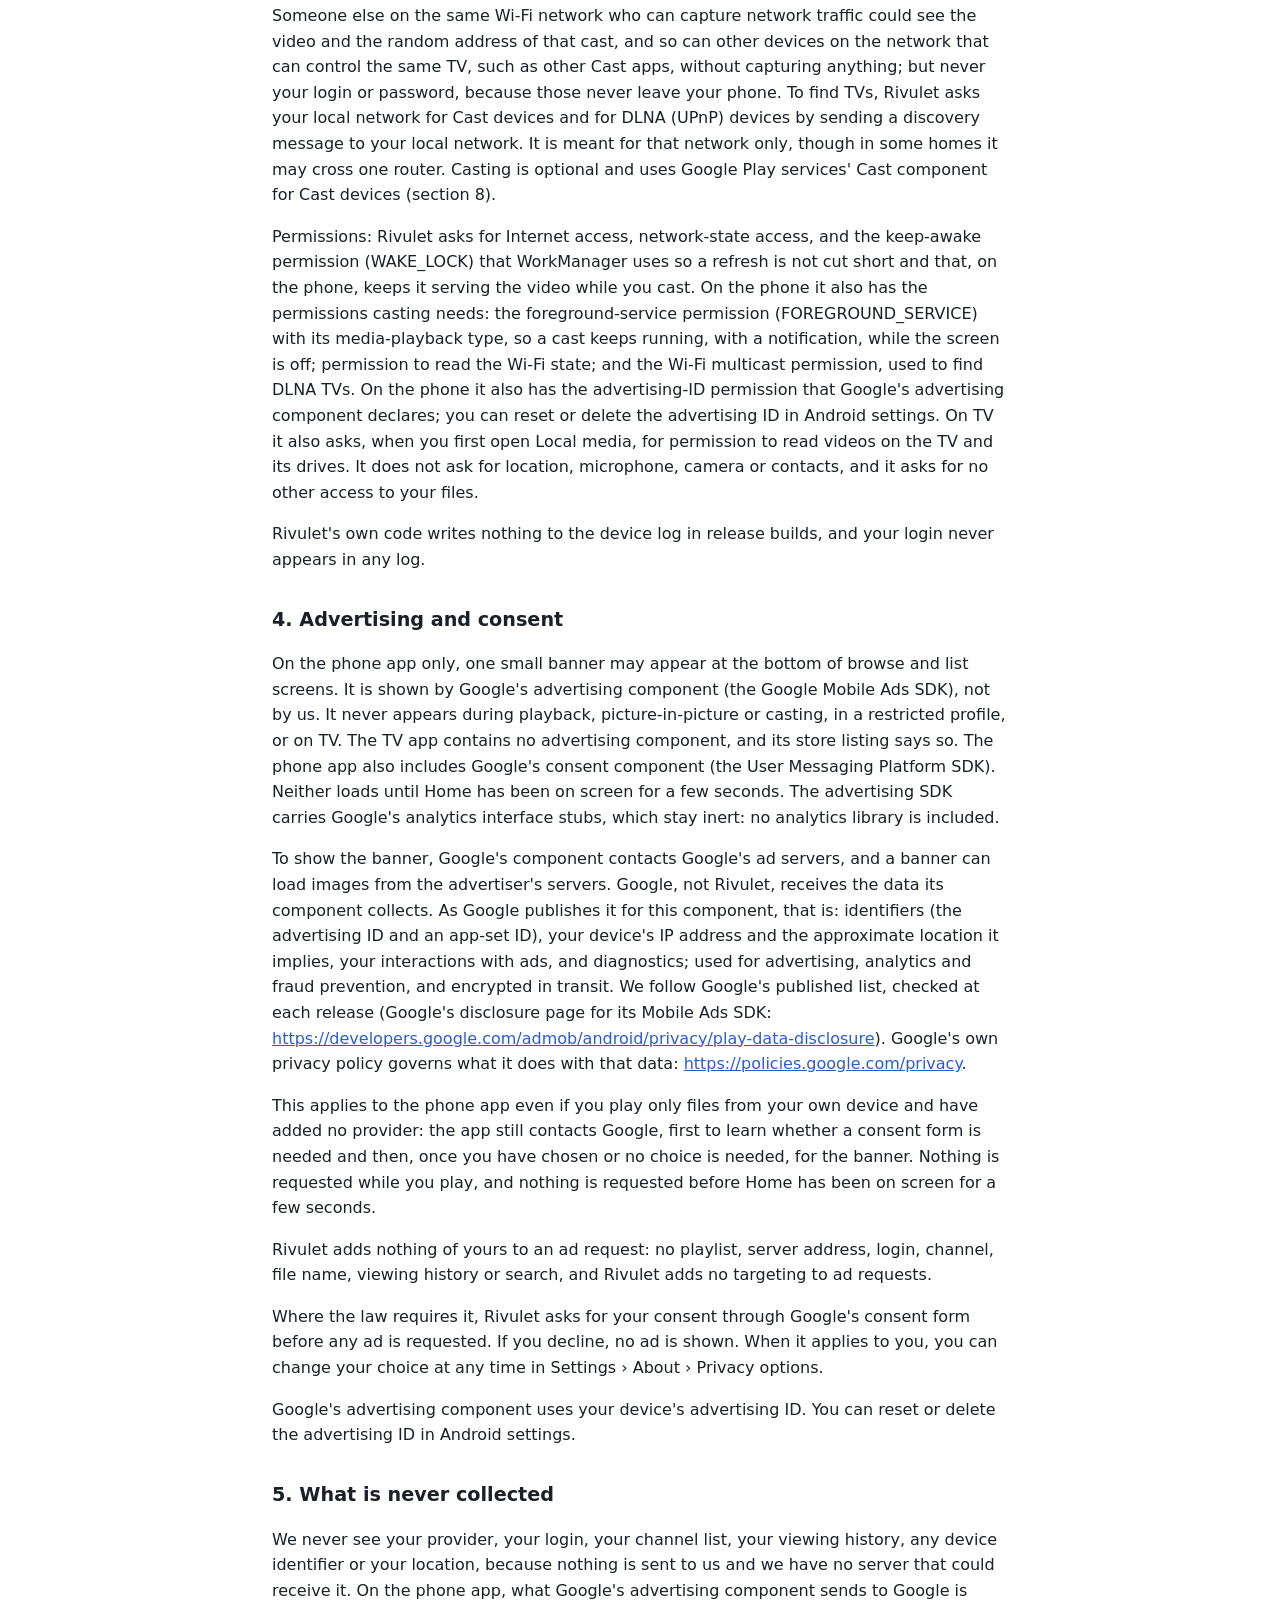
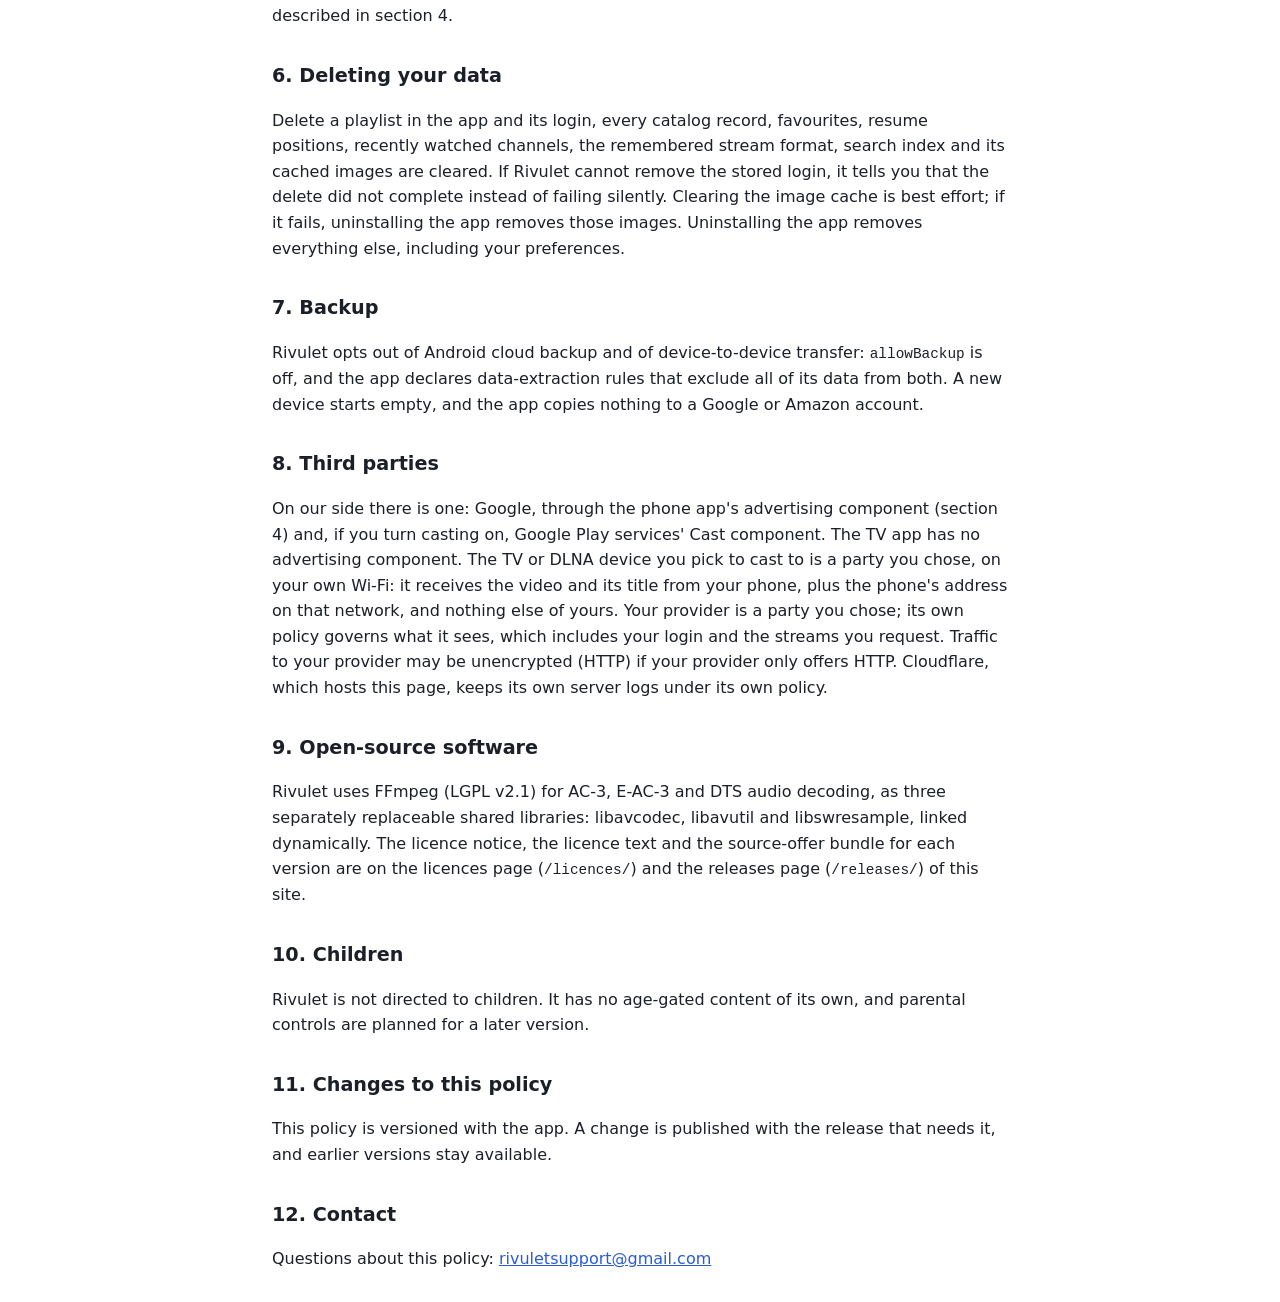
==== commit 1cd6d25f: "privacy policy: effective 2026-11-14, applies to version 1.5.0 (casting); releases: v1.5.0 and v1.4." ====
--- a/privacy/index.html
+++ b/privacy/index.html
@@ -10,9 +10,9 @@
 <header><a href="../">Rivulet</a> · <a href="../privacy/">Privacy</a> · <a href="../privacy/ar/">الخصوصية</a> · <a href="../licences/">Licences</a> · <a href="../releases/">Releases</a></header>
 <main>
 <h1 id="rivulet-privacy-policy">Rivulet privacy policy</h1>
-<p>Effective 2026-11-13 — applies to version 1.4.0.</p>
-<p>Applies to Rivulet for phones (<code>app.rivulet</code>) and Rivulet
-for TV (<code>app.rivulet.tv</code>), from that version until replaced.
+<p>Effective 2026-11-14 — applies to version 1.5.0.</p>
+<p>Applies to Rivulet for phones and Rivulet for TV, one app
+(<code>app.rivulet</code>) on both, from that version until replaced.
 Each release publishes its own copy of this page; earlier versions stay
 available under <code>/privacy/</code> followed by the version
 number.</p>
@@ -51,7 +51,9 @@
 provider's own responses name. It has no analytics, no crash reporting
 and no account of its own, and nothing is sent to us. On the phone app,
 Google's advertising component also talks to Google (section 4); the TV
-app contains no advertising component.</p>
+app contains no advertising component. While you cast, the phone app
+also talks to the TV you chose, on your home Wi-Fi (see the casting
+paragraph below).</p>
 
 <p>There is one further request you should know about. When you play a
 live stream in the DASH format, Rivulet can ask a public time server,
@@ -62,14 +64,49 @@
 the operator of that time server together with your device's network
 address.</p>
 
+<p>Casting to a TV, on the phone app. When you cast, your phone itself
+sends the video to the TV. For as long as the cast lasts, the phone runs
+a small web server on the Wi-Fi address it has on your home network, and
+the TV fetches the video from it. The TV never receives your provider's
+address or your login: the stream address and your login stay on your
+phone, which is the only device that talks to your provider during a
+cast. The TV does receive the title of what you play (and, on a Cast TV,
+a short second line of text) and the phone's address on your home
+network, but nothing else of yours. The server answers only the TV you
+chose, and only at a long random address made for that one cast. While a
+cast lasts, the phone keeps its processor and its Wi-Fi connection awake
+so the video keeps flowing, and shows a "Casting to" notification; on
+the lock screen that notification shows the TV, the title and the
+playback controls. The server stops, and the notification goes away,
+when the cast ends, when you tap Stop casting, or when the Wi-Fi
+connection is lost. It reaches only devices on that Wi-Fi network, and
+nothing about it is sent to us. One risk remains, and we state it
+plainly: this traffic on your Wi-Fi is plain HTTP, not encrypted.
+Someone else on the same Wi-Fi network who can capture network traffic
+could see the video and the random address of that cast, and so can
+other devices on the network that can control the same TV, such as other
+Cast apps, without capturing anything; but never your login or password,
+because those never leave your phone. To find TVs, Rivulet asks your
+local network for Cast devices and for DLNA (UPnP) devices by sending a
+discovery message to your local network. It is meant for that network
+only, though in some homes it may cross one router. Casting is optional
+and uses Google Play services' Cast component for Cast devices (section
+8).</p>
+
 <p>Permissions: Rivulet asks for Internet access, network-state access,
 and the keep-awake permission (WAKE_LOCK) that WorkManager uses so a
-refresh is not cut short. On the phone it also has the advertising-ID
-permission that Google's advertising component declares; you can reset
-or delete the advertising ID in Android settings. On TV it also asks,
-when you first open Local media, for permission to read videos on the TV
-and its drives. It does not ask for location, microphone, camera or
-contacts, and it asks for no other access to your files.</p>
+refresh is not cut short and that, on the phone, keeps it serving the
+video while you cast. On the phone it also has the permissions casting
+needs: the foreground-service permission (FOREGROUND_SERVICE) with its
+media-playback type, so a cast keeps running, with a notification, while
+the screen is off; permission to read the Wi-Fi state; and the Wi-Fi
+multicast permission, used to find DLNA TVs. On the phone it also has
+the advertising-ID permission that Google's advertising component
+declares; you can reset or delete the advertising ID in Android
+settings. On TV it also asks, when you first open Local media, for
+permission to read videos on the TV and its drives. It does not ask for
+location, microphone, camera or contacts, and it asks for no other
+access to your files.</p>
 
 <p>Rivulet's own code writes nothing to the device log in release
 builds, and your login never appears in any log.</p>
@@ -144,12 +181,14 @@
 
 <p>On our side there is one: Google, through the phone app's advertising
 component (section 4) and, if you turn casting on, Google Play services'
-Cast component. The TV app has no advertising component. Your provider
-is a party you chose; its own policy governs what it sees, which
-includes your login and the streams you request. Traffic to your
-provider may be unencrypted (HTTP) if your provider only offers HTTP.
-Cloudflare, which hosts this page, keeps its own server logs under its
-own policy.</p>
+Cast component. The TV app has no advertising component. The TV or DLNA
+device you pick to cast to is a party you chose, on your own Wi-Fi: it
+receives the video and its title from your phone, plus the phone's
+address on that network, and nothing else of yours. Your provider is a
+party you chose; its own policy governs what it sees, which includes
+your login and the streams you request. Traffic to your provider may be
+unencrypted (HTTP) if your provider only offers HTTP. Cloudflare, which
+hosts this page, keeps its own server logs under its own policy.</p>
 <h2 id="9-open-source-software">9. Open-source software</h2>
 
 <p>Rivulet uses FFmpeg (LGPL v2.1) for AC-3, E-AC-3 and DTS audio
